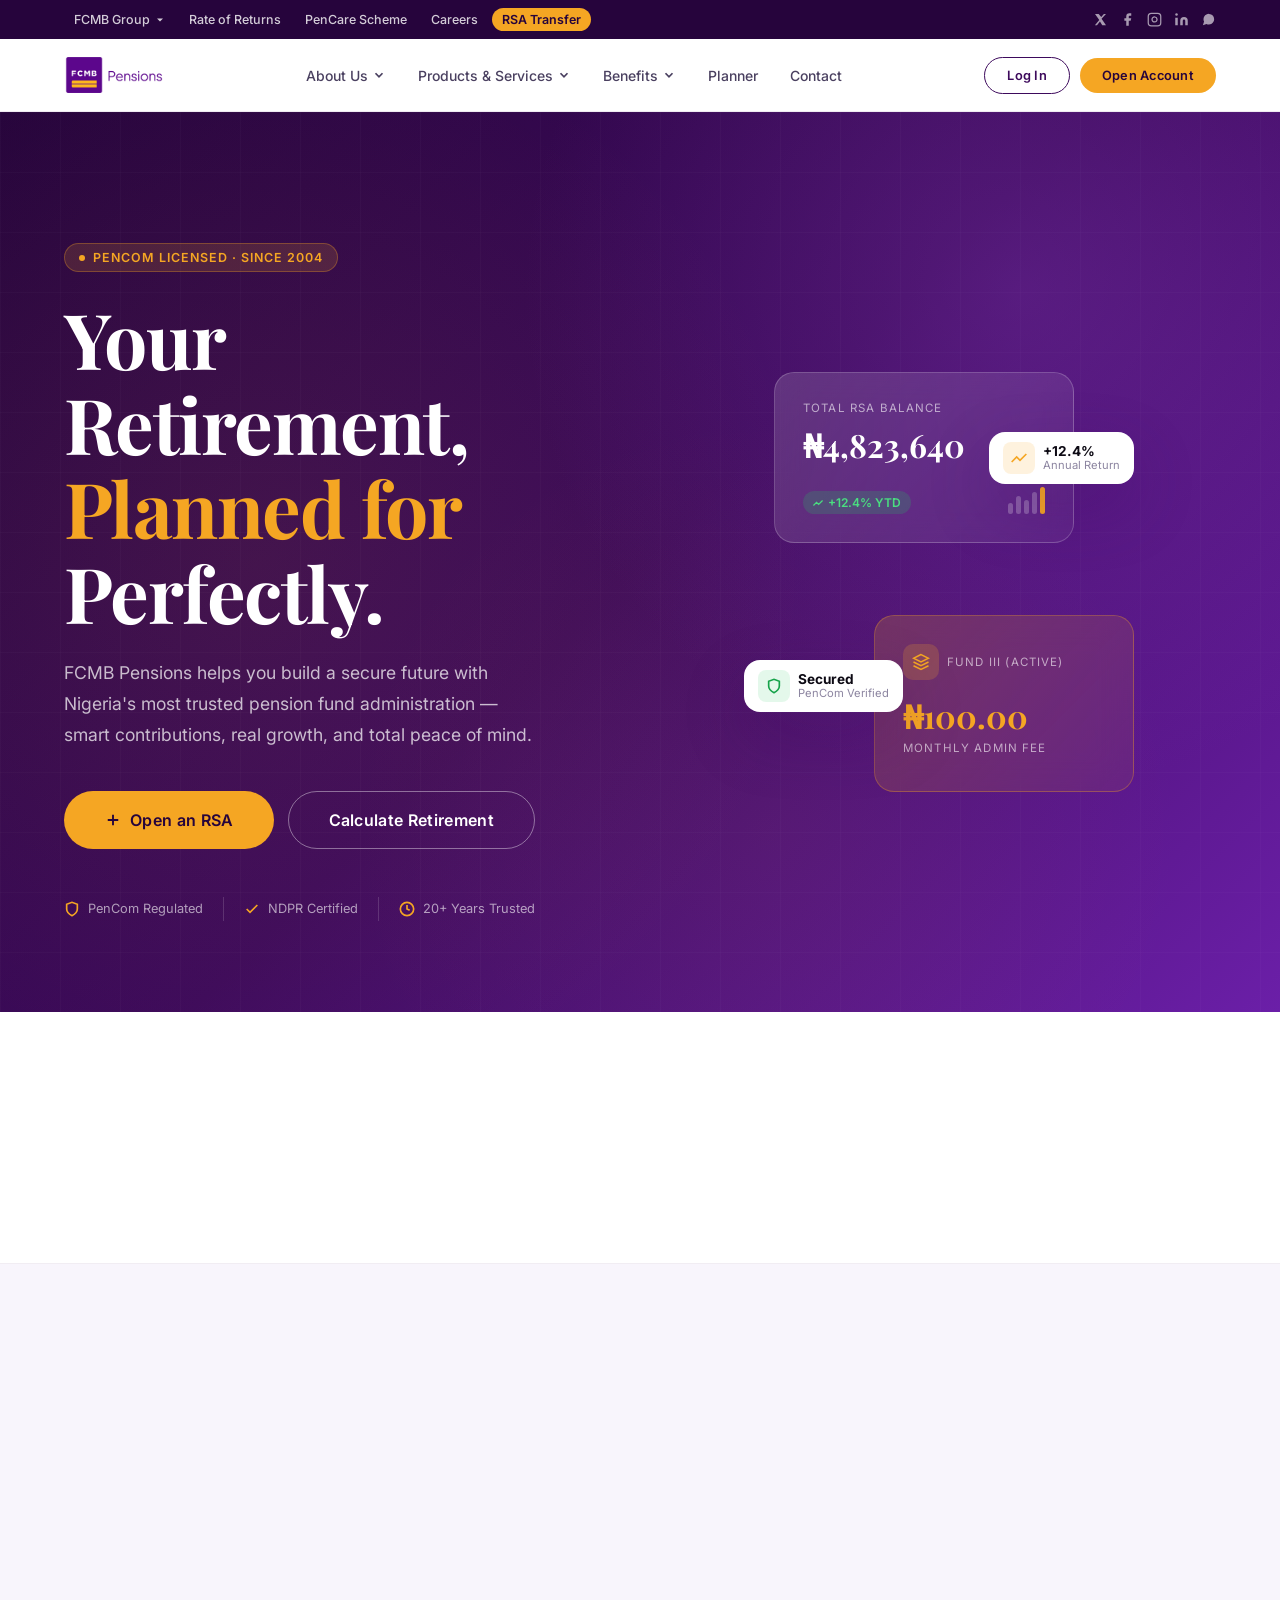
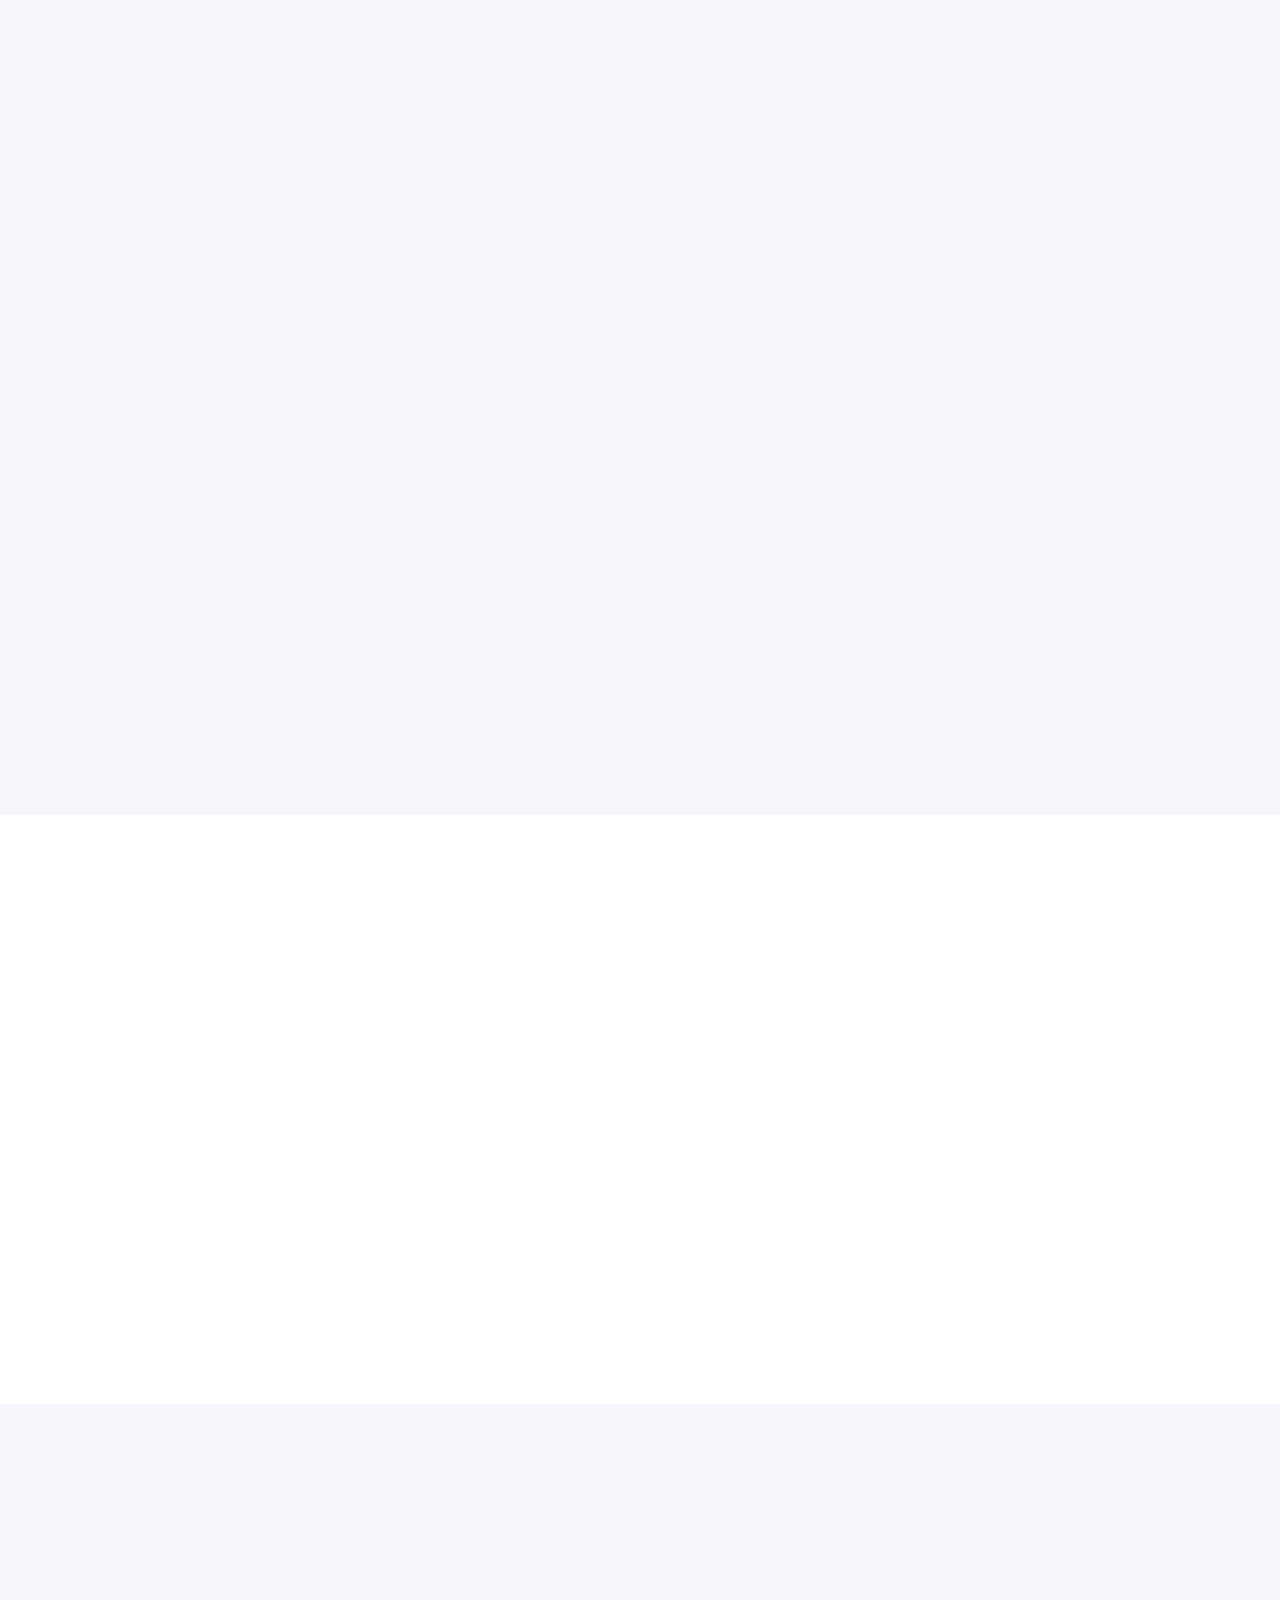
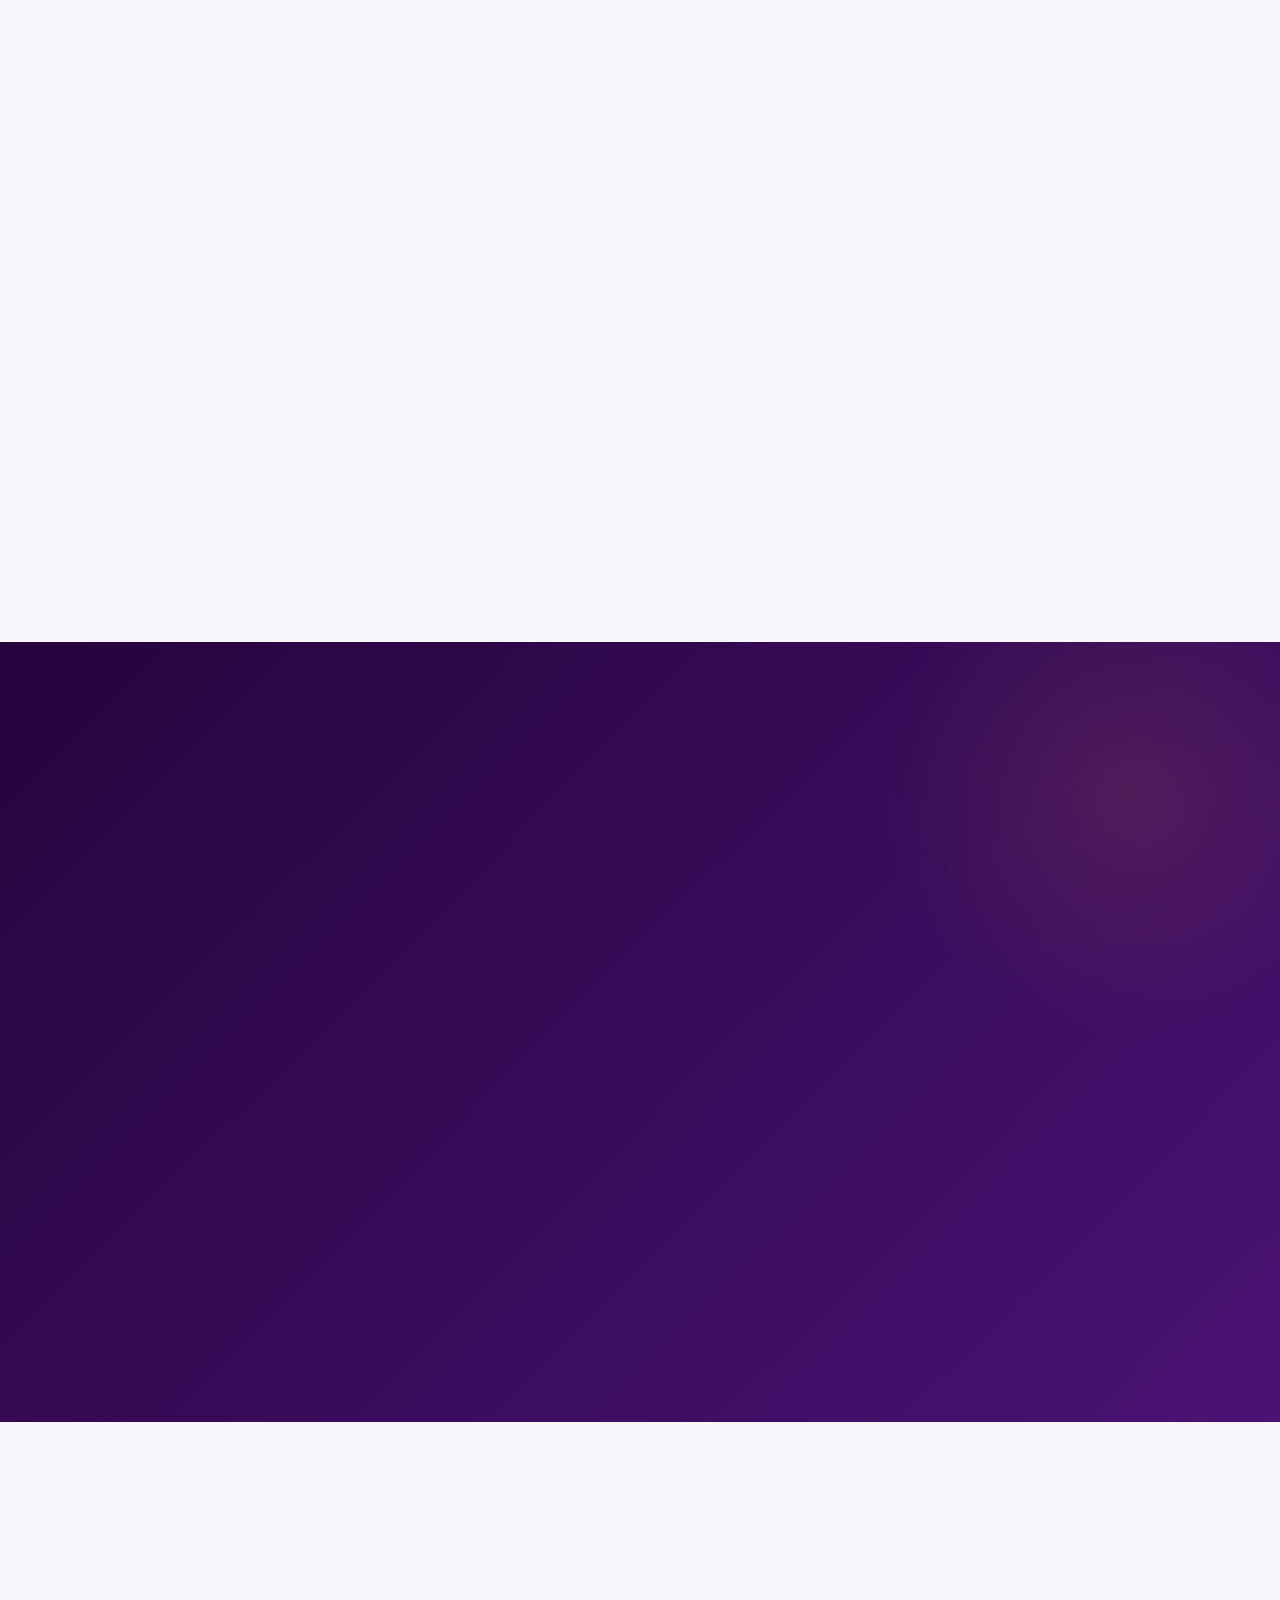
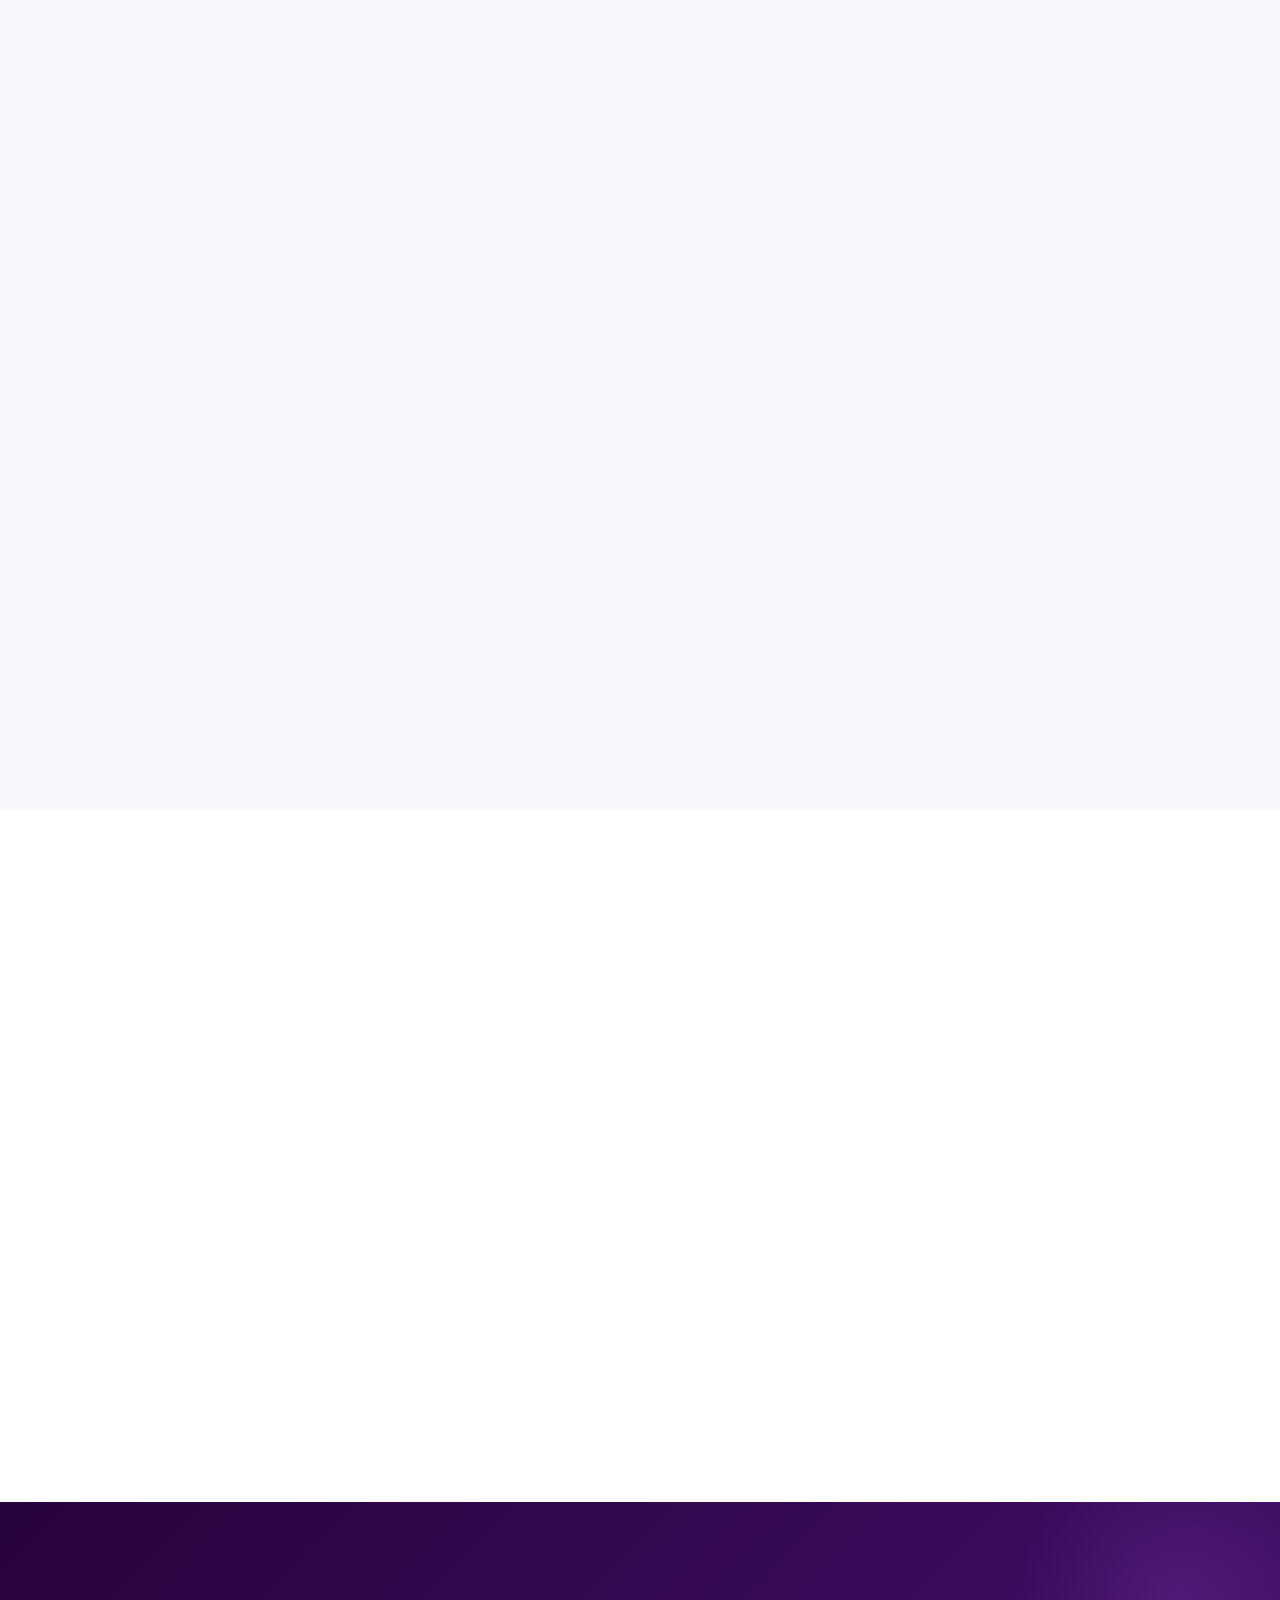
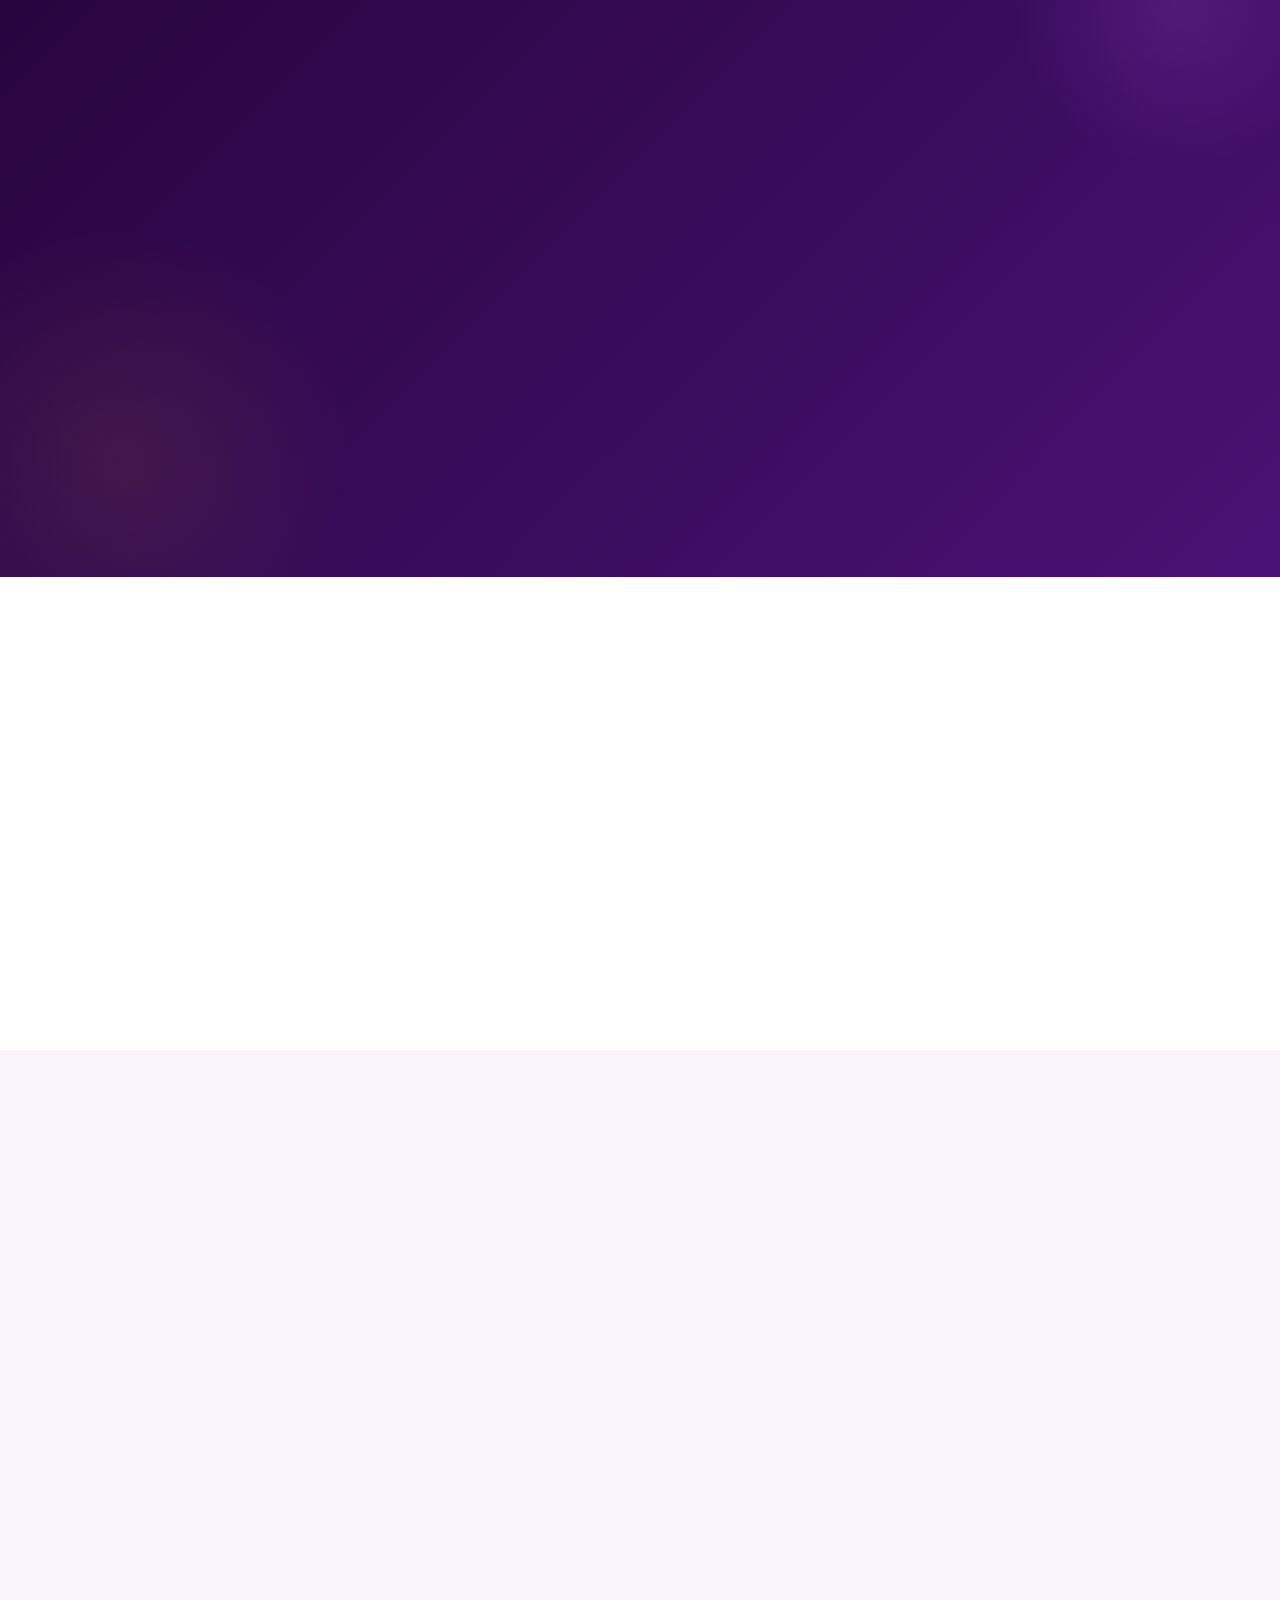
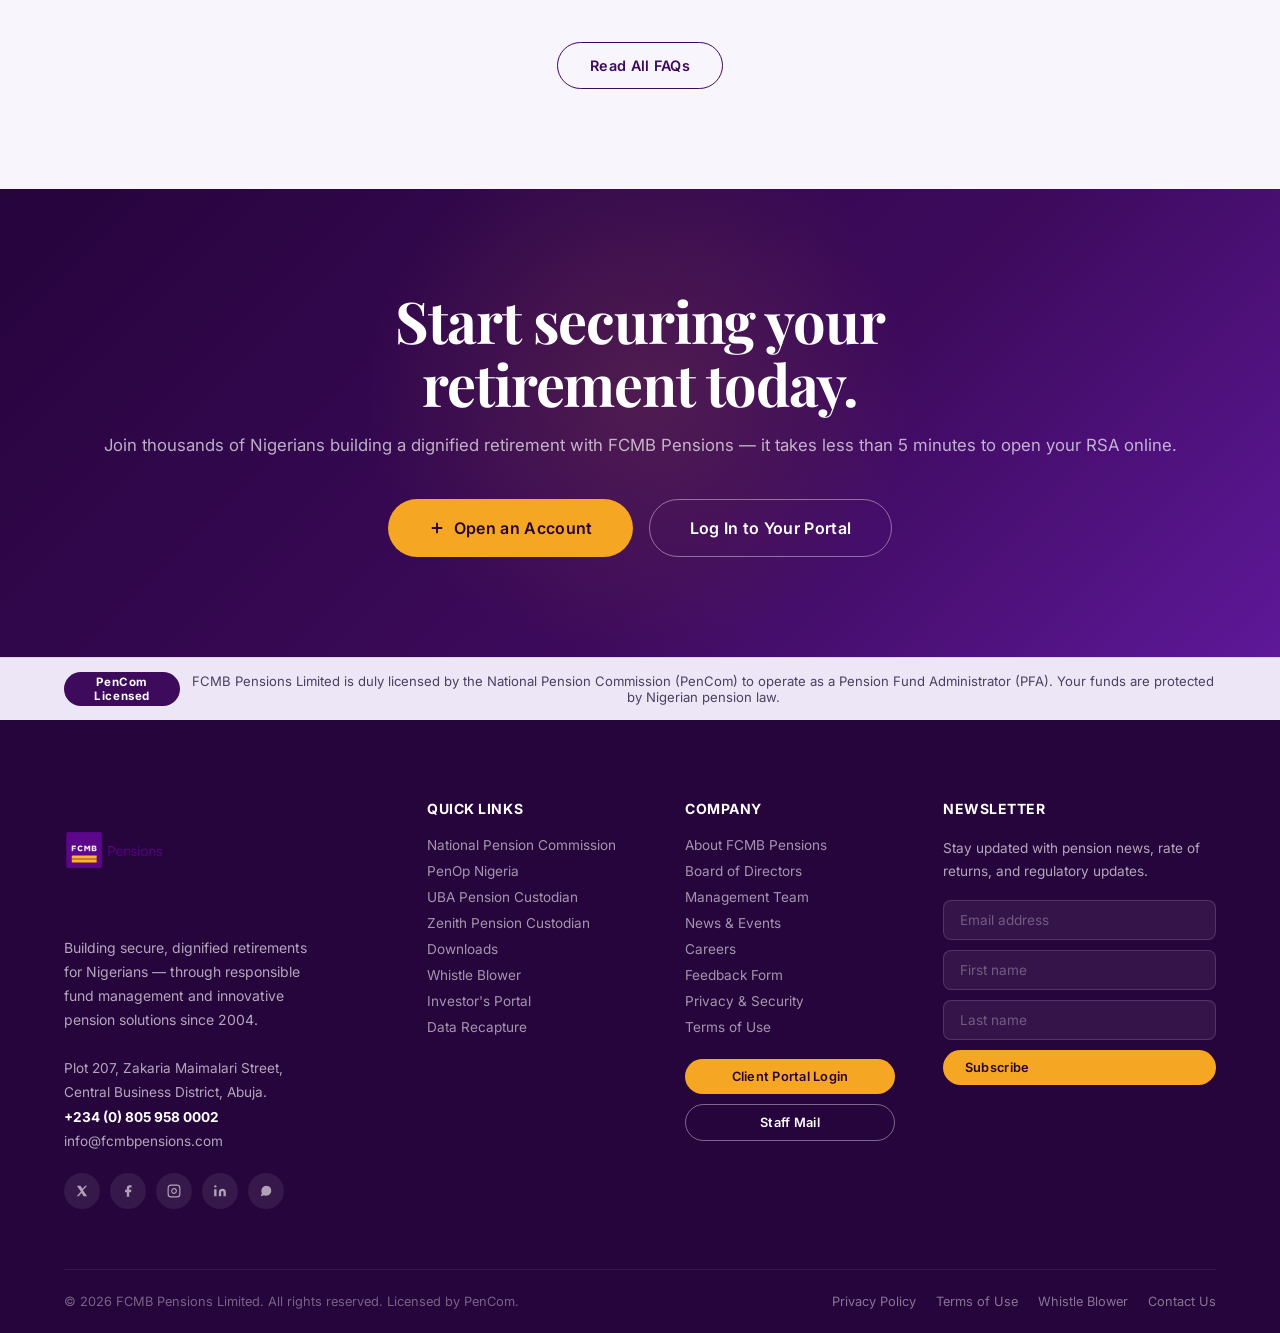
==== index.html @ 90c2f0c2 "Create index.html" ====
<!DOCTYPE html>
<html lang="en">
<head>
<meta charset="UTF-8">
<meta name="viewport" content="width=device-width, initial-scale=1.0">
<meta name="description" content="FCMB Pensions – The Smart Choice For A Happy Retirement. PenCom-licensed Pension Fund Administrator serving Nigeria.">
<title>FCMB Pensions | The Smart Choice For A Happy Retirement</title>
<link rel="preconnect" href="https://fonts.googleapis.com">
<link rel="preconnect" href="https://fonts.gstatic.com" crossorigin>
<link href="https://fonts.googleapis.com/css2?family=Playfair+Display:wght@400;600;700&family=Inter:wght@300;400;500;600;700&display=swap" rel="stylesheet">

<link rel="stylesheet" href="style.css"/>
</head>
<body>

<!-- TOP BAR -->
<div class="top-bar">
  <div class="container">
    <div class="top-bar-inner">
      <div class="top-bar-links">
        <div class="group-dropdown">
          <span class="top-bar-link group-dropdown-toggle">
            FCMB Group
            <svg width="10" height="10" viewBox="0 0 10 10" fill="currentColor"><path d="M2 3.5l3 3 3-3"/></svg>
          </span>
          <div class="group-dropdown-menu">
            <a href="https://www.fcmbgroup.com/" target="_blank">FCMB Group PLC</a>
            <a href="https://www.fcmb.com/" target="_blank">FCMB Bank</a>
            <a href="https://www.cslstockbrokers.com/" target="_blank">CSL Stockbrokers</a>
            <a href="https://www.fcmbcapitalmarketsng.com/" target="_blank">FCMB Capital Markets</a>
            <a href="https://www.fcmbassetmanagement.com/index/" target="_blank">FCMB Asset Management</a>
            <a href="https://www.fcmbuk.com/" target="_blank">FCMB UK</a>
            <a href="https://www.creditdirect.ng/" target="_blank">Credit Direct Limited</a>
            <a href="https://www.fcmbtrustees.com/" target="_blank">FCMB Trustees</a>
          </div>
        </div>
        <a href="rate-of-returns" class="top-bar-link">Rate of Returns</a>
        <a href="pencare-scheme" class="top-bar-link">PenCare Scheme</a>
        <a href="career" class="top-bar-link">Careers</a>
        <a href="RSA-transfer-window" class="top-bar-link highlight">RSA Transfer</a>
      </div>
      <div class="top-bar-socials">
        <a href="https://twitter.com/fcmbpensions" target="_blank" aria-label="X / Twitter">
          <svg width="15" height="15" viewBox="0 0 24 24" fill="currentColor"><path d="M20.78 3H17.4l-4.28 5.02L9.08 3H3.22l6.8 9.9L3 21h3.38l4.77-5.61L14.8 21h5.98l-7.1-10.3L20.78 3z"/></svg>
        </a>
        <a href="https://www.facebook.com/fcmbpensions/" target="_blank" aria-label="Facebook">
          <svg width="15" height="15" viewBox="0 0 24 24" fill="currentColor"><path d="M18 2h-3a5 5 0 00-5 5v3H7v4h3v8h4v-8h3l1-4h-4V7a1 1 0 011-1h3z"/></svg>
        </a>
        <a href="https://www.instagram.com/fcmbpensions/" target="_blank" aria-label="Instagram">
          <svg width="15" height="15" viewBox="0 0 24 24" fill="none" stroke="currentColor" stroke-width="2"><rect x="2" y="2" width="20" height="20" rx="5"/><path d="M16 11.37A4 4 0 1112.63 8 4 4 0 0116 11.37z"/><line x1="17.5" y1="6.5" x2="17.51" y2="6.5"/></svg>
        </a>
        <a href="https://www.linkedin.com/company/fcmb-pensions/" target="_blank" aria-label="LinkedIn">
          <svg width="15" height="15" viewBox="0 0 24 24" fill="currentColor"><path d="M16 8a6 6 0 016 6v7h-4v-7a2 2 0 00-2-2 2 2 0 00-2 2v7h-4v-7a6 6 0 016-6zM2 9h4v12H2z"/><circle cx="4" cy="4" r="2"/></svg>
        </a>
        <a href="https://api.whatsapp.com/send?phone=08099728021" target="_blank" aria-label="WhatsApp">
          <svg width="15" height="15" viewBox="0 0 24 24" fill="currentColor"><path d="M21 11.5a8.38 8.38 0 01-.9 3.8 8.5 8.5 0 01-7.6 4.7 8.38 8.38 0 01-3.8-.9L3 21l1.9-5.7a8.38 8.38 0 01-.9-3.8 8.5 8.5 0 014.7-7.6 8.38 8.38 0 013.8-.9h.5a8.48 8.48 0 018 8v.5z"/></svg>
        </a>
      </div>
    </div>
  </div>
</div>

<!-- NAVIGATION -->
<div class="nav-wrapper">
  <nav class="navbar" id="mainNav">
    <div class="container">
      <div class="navbar-inner">
        <!-- Logo -->
        <a href="./" class="navbar-logo" aria-label="FCMB Pensions Home">
          <!-- <div class="logo-icon"><span>FP</span></div>
          <div class="logo-text">
            <span class="brand">FCMB Pensions</span>
            <span class="sub">Licensed by PenCom</span>
          </div> -->
          <div class="logo-icon"><img src="FCMBPensionsLogo.png" alt=""></div>
        </a>

        <!-- Nav Menu -->
        <ul class="nav-menu" role="navigation">
          <li class="nav-item">
            <a class="nav-link" href="about-us">
              About Us
              <svg viewBox="0 0 16 16" fill="none" stroke="currentColor" stroke-width="2"><path d="M4 6l4 4 4-4"/></svg>
            </a>
            <div class="nav-dropdown">
              <a href="about-us">Who We Are</a>
              <a href="our-board">Our Board</a>
              <a href="management-team">Management Team</a>
              <a href="our-partners">Our Partners</a>
            </div>
          </li>
          <li class="nav-item">
            <a class="nav-link" href="#">
              Products &amp; Services
              <svg viewBox="0 0 16 16" fill="none" stroke="currentColor" stroke-width="2"><path d="M4 6l4 4 4-4"/></svg>
            </a>
            <div class="nav-mega">
              <div class="mega-grid">
                <div>
                  <span class="mega-section-label">RSA &amp; Funds</span>
                  <a href="retirement-savings-account">Retirement Savings Account</a>
                  <a href="rsa-fund">RSA Fund</a>
                  <a href="rsa-fund-information">RSA Funds Information</a>
                  <a href="nsitf-funds-transfer">NSITF Funds Transfer</a>
                </div>
                <div>
                  <span class="mega-section-label">Fund Types</span>
                  <a href="retiree-fund">Retiree Fund</a>
                  <a href="ethical-fund">Ethical / Non-Interest Fund</a>
                  <a href="multi-fund-structure">Multi-Fund Structure</a>
                  <a href="defined-benefits">Defined Benefit Scheme</a>
                </div>
                <div>
                  <span class="mega-section-label">Planning</span>
                  <a href="retirement-planning">Retirement Planning</a>
                  <a href="personal-pension-plan">Personal Pension Plan</a>
                  <a href="voluntary-contributions">Voluntary Contributions</a>
                  <a href="RSA-transfer-window">RSA Transfer Window</a>
                </div>
              </div>
            </div>
          </li>
          <li class="nav-item">
            <a class="nav-link" href="#">
              Benefits
              <svg viewBox="0 0 16 16" fill="none" stroke="currentColor" stroke-width="2"><path d="M4 6l4 4 4-4"/></svg>
            </a>
            <div class="nav-mega">
              <div class="mega-grid">
                <div>
                  <span class="mega-section-label">Accessing Benefits</span>
                  <a href="retirement">Retirement</a>
                  <a href="programmed-withdrawal">Programmed Withdrawal</a>
                  <a href="temporary-access">Temporary Access (25%)</a>
                  <a href="en-bloc">En Bloc</a>
                </div>
                <div>
                  <span class="mega-section-label">Special Cases</span>
                  <a href="death-benefits">Death Benefits</a>
                  <a href="medical-reasons">Medical Reasons</a>
                  <a href="cross-border-arrangements">Cross-Border Arrangements</a>
                  <a href="voluntary-contributions-withdrawal">VC Withdrawal</a>
                </div>
                <div>
                  <span class="mega-section-label">Resources</span>
                  <a href="equity-contribution-for-residential-mortgage">Equity for Mortgage</a>
                  <a href="retiree-online-enrolments">Retiree Online Enrolment</a>
                  <a href="steps-for-accessing-retirement-benefits">Steps to Access Benefits</a>
                  <a href="contributory-pension-scheme">CPS Retirement Pack</a>
                </div>
              </div>
            </div>
          </li>
          <li class="nav-item">
            <a class="nav-link" href="retirement-lifestyle-planner">Planner</a>
          </li>
          <li class="nav-item">
            <a class="nav-link" href="contact">Contact</a>
          </li>
        </ul>

        <!-- CTA Buttons -->
        <div class="nav-cta">
          <a href="https://web.fcmbpensions.com/clientportal/Account/Login" target="_blank" class="btn btn-outline-plum btn-sm nav-login-btn">Log In</a>
          <a href="https://web.fcmbpensions.com/onlineenrollment" target="_blank" class="btn btn-primary btn-sm">Open Account</a>
        </div>

        <!-- Hamburger -->
        <button class="hamburger" id="hamburgerBtn" aria-label="Open menu">
          <span></span><span></span><span></span>
        </button>
      </div>
    </div>
  </nav>
</div>

<!-- MOBILE NAV -->
<div class="mobile-nav" id="mobileNav">
  <button class="mobile-nav-close" id="mobileNavClose" aria-label="Close menu">✕</button>
  <a href="about-us">About Us</a>
  <a href="retirement-savings-account">Retirement Savings Account</a>
  <a href="multi-fund-structure">Multi-Fund Structure</a>
  <a href="personal-pension-plan">Personal Pension Plan</a>
  <a href="voluntary-contributions">Voluntary Contributions</a>
  <a href="ethical-fund">Ethical / Non-Interest Fund</a>
  <a href="retirement-lifestyle-planner">Retirement Planner</a>
  <a href="RSA-transfer-window">RSA Transfer</a>
  <a href="faqs">FAQs</a>
  <a href="contact">Contact Us</a>
  <div class="mobile-ctas">
    <a href="https://web.fcmbpensions.com/clientportal/Account/Login" target="_blank" class="btn btn-ghost">Log In to Portal</a>
    <a href="https://web.fcmbpensions.com/onlineenrollment" target="_blank" class="btn btn-primary">Open Account</a>
  </div>
</div>

<!-- HERO -->
<section class="hero" aria-label="Hero">
  <div class="hero-bg-pattern"></div>
  <div class="hero-grid-lines"></div>
  <div class="container" style="position: relative; z-index: 2;">
    <div class="hero-content">
      <!-- Text -->
      <div class="hero-text">
        <div class="hero-eyebrow">PenCom Licensed · Since 2004</div>
        <h1 class="display-serif display-xl hero-headline">
          Your Retirement,<br>
          <em>Planned for</em><br>
          Perfectly.
        </h1>
        <p class="hero-subtext">
          FCMB Pensions helps you build a secure future with Nigeria's most trusted pension fund administration — smart contributions, real growth, and total peace of mind.
        </p>
        <div class="hero-ctas">
          <a href="https://web.fcmbpensions.com/onlineenrollment" target="_blank" class="btn btn-primary btn-lg">
            <svg viewBox="0 0 24 24" fill="none" stroke="currentColor" stroke-width="2.5"><path d="M12 5v14M5 12h14"/></svg>
            Open an RSA
          </a>
          <a href="retirement-lifestyle-planner" class="btn btn-ghost btn-lg">Calculate Retirement</a>
        </div>
        <div class="hero-trust">
          <div class="trust-badge">
            <svg width="16" height="16" viewBox="0 0 24 24" fill="none" stroke="currentColor" stroke-width="2.5"><path d="M12 22s8-4 8-10V5l-8-3-8 3v7c0 6 8 10 8 10z"/></svg>
            PenCom Regulated
          </div>
          <div class="trust-divider"></div>
          <div class="trust-badge">
            <svg width="16" height="16" viewBox="0 0 24 24" fill="none" stroke="currentColor" stroke-width="2.5"><polyline points="20 6 9 17 4 12"/></svg>
            NDPR Certified
          </div>
          <div class="trust-divider"></div>
          <div class="trust-badge">
            <svg width="16" height="16" viewBox="0 0 24 24" fill="none" stroke="currentColor" stroke-width="2.5"><circle cx="12" cy="12" r="10"/><polyline points="12 6 12 12 16 14"/></svg>
            20+ Years Trusted
          </div>
        </div>
      </div>

      <!-- Visual -->
      <div class="hero-visual">
        <div class="hero-card-stack">
          <!-- Main pension card -->
          <div class="pension-card main">
            <div class="card-label">Total RSA Balance</div>
            <div class="card-value">₦4,823,640</div>
            <div class="card-row">
              <div class="card-chip positive">
                <svg width="10" height="10" viewBox="0 0 24 24" fill="none" stroke="currentColor" stroke-width="3"><polyline points="23 6 13.5 15.5 8.5 10.5 1 18"/></svg>
                +12.4% YTD
              </div>
              <div class="mini-bars">
                <div class="mini-bar"></div>
                <div class="mini-bar"></div>
                <div class="mini-bar"></div>
                <div class="mini-bar"></div>
                <div class="mini-bar"></div>
              </div>
            </div>
          </div>

          <!-- Secondary card -->
          <div class="pension-card secondary">
            <div class="card-icon-row">
              <div class="card-icon">
                <svg width="18" height="18" viewBox="0 0 24 24" fill="none" stroke="currentColor" stroke-width="2"><path d="M12 2L2 7l10 5 10-5-10-5zM2 17l10 5 10-5M2 12l10 5 10-5"/></svg>
              </div>
              <div>
                <div class="card-label" style="margin: 0;">Fund III (Active)</div>
              </div>
            </div>
            <div class="card-value gold">₦100.00</div>
            <div class="card-label" style="margin-top: 4px;">Monthly Admin Fee</div>
          </div>

          <!-- Float badges -->
          <div class="float-badge rate">
            <div class="float-badge-icon gold-bg">
              <svg width="16" height="16" viewBox="0 0 24 24" fill="none" stroke="#F5A623" stroke-width="2.5"><polyline points="23 6 13.5 15.5 8.5 10.5 1 18"/></svg>
            </div>
            <div class="float-badge-text">
              <strong>+12.4%</strong>
              <span>Annual Return</span>
            </div>
          </div>

          <div class="float-badge secure">
            <div class="float-badge-icon green-bg">
              <svg width="16" height="16" viewBox="0 0 24 24" fill="none" stroke="#16A34A" stroke-width="2.5"><path d="M12 22s8-4 8-10V5l-8-3-8 3v7c0 6 8 10 8 10z"/></svg>
            </div>
            <div class="float-badge-text">
              <strong>Secured</strong>
              <span>PenCom Verified</span>
            </div>
          </div>
        </div>
      </div>
    </div>
  </div>
</section>

<!-- STATS -->
<section class="stats-section" aria-label="Key Statistics">
  <div class="container">
    <div class="stats-grid">
      <div class="stat-item reveal">
        <div class="stat-number" data-target="500000" data-suffix="+">0</div>
        <div class="stat-label">Registered Contributors</div>
      </div>
      <div class="stat-item reveal reveal-delay-1">
        <div class="stat-number" data-target="20" data-suffix="+">0</div>
        <div class="stat-label">Years of Trusted Service</div>
      </div>
      <div class="stat-item reveal reveal-delay-2">
        <div class="stat-number" data-target="6" data-suffix=" Funds">0</div>
        <div class="stat-label">Investment Fund Options</div>
      </div>
      <div class="stat-item reveal reveal-delay-3">
        <div class="stat-number" data-target="4" data-suffix=" Awards">0</div>
        <div class="stat-label">NDPR Audit Recognitions</div>
      </div>
    </div>
  </div>
</section>

<!-- SERVICES -->
<section class="services-section" aria-label="Our Services">
  <div class="container">
    <div class="section-header text-center reveal">
      <span class="section-eyebrow">What We Offer</span>
      <h2 class="display-serif display-lg" style="color: var(--text-dark); margin-bottom: 16px;">
        Everything your pension needs,<br>all in one place.
      </h2>
      <p class="body-lg text-muted" style="max-width: 560px; margin: 0 auto;">
        From your first contribution to a comfortable retirement, FCMB Pensions guides every step of your financial journey.
      </p>
    </div>
    <div class="services-grid">
      <div class="service-card reveal">
        <div class="service-icon">
          <svg width="24" height="24" viewBox="0 0 24 24" fill="none" stroke="currentColor" stroke-width="2"><rect x="2" y="5" width="20" height="14" rx="2"/><line x1="2" y1="10" x2="22" y2="10"/></svg>
        </div>
        <div class="service-title">Retirement Savings Account</div>
        <p class="service-desc">Open your RSA online in minutes. Your mandatory pension contributions are securely held and professionally managed for maximum long-term growth.</p>
        <a href="retirement-savings-account" class="service-link">
          Learn more
          <svg viewBox="0 0 24 24" fill="none" stroke="currentColor" stroke-width="2.5"><path d="M5 12h14M12 5l7 7-7 7"/></svg>
        </a>
      </div>
      <div class="service-card reveal reveal-delay-1">
        <div class="service-icon">
          <svg width="24" height="24" viewBox="0 0 24 24" fill="none" stroke="currentColor" stroke-width="2"><path d="M12 2L2 7l10 5 10-5-10-5zM2 17l10 5 10-5M2 12l10 5 10-5"/></svg>
        </div>
        <div class="service-title">Multi-Fund Structure</div>
        <p class="service-desc">Choose from 6 investment funds designed to match your age, risk appetite, and retirement horizon — from aggressive growth to conservative preservation.</p>
        <a href="multi-fund-structure" class="service-link">
          Explore funds
          <svg viewBox="0 0 24 24" fill="none" stroke="currentColor" stroke-width="2.5"><path d="M5 12h14M12 5l7 7-7 7"/></svg>
        </a>
      </div>
      <div class="service-card reveal reveal-delay-2">
        <div class="service-icon">
          <svg width="24" height="24" viewBox="0 0 24 24" fill="none" stroke="currentColor" stroke-width="2"><circle cx="12" cy="8" r="6"/><path d="M15.477 12.89L17 22l-5-3-5 3 1.523-9.11"/></svg>
        </div>
        <div class="service-title">Ethical / Non-Interest Fund</div>
        <p class="service-desc">Fund VI lets you align your pension savings with your values — investing only in Sharia-compliant, non-interest financial products.</p>
        <a href="ethical-fund" class="service-link">
          Discover Fund VI
          <svg viewBox="0 0 24 24" fill="none" stroke="currentColor" stroke-width="2.5"><path d="M5 12h14M12 5l7 7-7 7"/></svg>
        </a>
      </div>
      <div class="service-card reveal reveal-delay-1">
        <div class="service-icon">
          <svg width="24" height="24" viewBox="0 0 24 24" fill="none" stroke="currentColor" stroke-width="2"><line x1="12" y1="1" x2="12" y2="23"/><path d="M17 5H9.5a3.5 3.5 0 000 7h5a3.5 3.5 0 010 7H6"/></svg>
        </div>
        <div class="service-title">Voluntary Contributions</div>
        <p class="service-desc">Boost your retirement nest egg by making additional voluntary contributions beyond the mandatory rate — with potential tax benefits.</p>
        <a href="voluntary-contributions" class="service-link">
          Start contributing
          <svg viewBox="0 0 24 24" fill="none" stroke="currentColor" stroke-width="2.5"><path d="M5 12h14M12 5l7 7-7 7"/></svg>
        </a>
      </div>
      <div class="service-card reveal reveal-delay-2">
        <div class="service-icon">
          <svg width="24" height="24" viewBox="0 0 24 24" fill="none" stroke="currentColor" stroke-width="2"><path d="M3 9l9-7 9 7v11a2 2 0 01-2 2H5a2 2 0 01-2-2z"/><polyline points="9 22 9 12 15 12 15 22"/></svg>
        </div>
        <div class="service-title">Equity for Home Mortgage</div>
        <p class="service-desc">RSA holders can access up to 25% of their pension balance as equity contribution for a residential mortgage — making homeownership achievable.</p>
        <a href="equity-contribution-for-residential-mortgage" class="service-link">
          Check eligibility
          <svg viewBox="0 0 24 24" fill="none" stroke="currentColor" stroke-width="2.5"><path d="M5 12h14M12 5l7 7-7 7"/></svg>
        </a>
      </div>
      <div class="service-card reveal reveal-delay-3">
        <div class="service-icon">
          <svg width="24" height="24" viewBox="0 0 24 24" fill="none" stroke="currentColor" stroke-width="2"><path d="M17 21v-2a4 4 0 00-4-4H5a4 4 0 00-4 4v2"/><circle cx="9" cy="7" r="4"/><path d="M23 21v-2a4 4 0 00-3-3.87M16 3.13a4 4 0 010 7.75"/></svg>
        </div>
        <div class="service-title">Personal Pension Plan</div>
        <p class="service-desc">Self-employed? FCMB Pensions offers the Personal Pension Plan for informal sector workers, freelancers, and small business owners — every naira counts.</p>
        <a href="personal-pension-plan" class="service-link">
          Get started
          <svg viewBox="0 0 24 24" fill="none" stroke="currentColor" stroke-width="2.5"><path d="M5 12h14M12 5l7 7-7 7"/></svg>
        </a>
      </div>
    </div>
  </div>
</section>

<!-- MULTI-FUND STRUCTURE -->
<section class="multifund-section" aria-label="Multi-Fund Structure">
  <div class="container">
    <div class="multifund-content">
      <div class="reveal">
        <span class="section-eyebrow">Investment Strategy</span>
        <h2 class="display-serif display-lg" style="color: var(--text-dark); margin: 14px 0 20px;">
          Six funds.<br>One lifecycle.
        </h2>
        <p class="body-lg text-muted" style="margin-bottom: 28px;">
          The Multi-Fund Life-Cycle Structure by PenCom aligns your investment risk with your age. As you approach retirement, your savings automatically shift toward more stable, capital-preserving funds.
        </p>
        <a href="multi-fund-structure" class="btn btn-plum">Explore the Structure</a>
      </div>
      <div class="multifund-funds reveal reveal-delay-2">
        <div class="fund-card green">
          <div class="fund-name">Fund I</div>
          <div class="fund-fee">Admin Fee: ₦100.00/month</div>
          <div class="fund-badge">High Growth</div>
        </div>
        <div class="fund-card rose">
          <div class="fund-name">Fund II</div>
          <div class="fund-fee">Admin Fee: ₦100.00/month</div>
          <div class="fund-badge">Balanced</div>
        </div>
        <div class="fund-card amber">
          <div class="fund-name">Fund III</div>
          <div class="fund-fee">Admin Fee: ₦100.00/month</div>
          <div class="fund-badge">Moderate</div>
        </div>
        <div class="fund-card indigo">
          <div class="fund-name">Fund IV</div>
          <div class="fund-fee">Admin Fee: ₦50.00/month</div>
          <div class="fund-badge">Conservative</div>
        </div>
        <div class="fund-card green">
          <div class="fund-name">Fund V</div>
          <div class="fund-fee">₦20 (&lt;₦4k) / ₦80 (≥₦4k)</div>
          <div class="fund-badge">Micro Pension</div>
        </div>
        <div class="fund-card rose">
          <div class="fund-name">Fund VI</div>
          <div class="fund-fee">Admin Fee: ₦100.00/month</div>
          <div class="fund-badge">Ethical / Non-Interest</div>
        </div>
      </div>
    </div>
  </div>
</section>

<!-- PLANS: INDIVIDUAL & BUSINESS -->
<section class="plans-section" aria-label="Pension Plans">
  <div class="container">
    <div class="section-header text-center reveal" style="margin-bottom: 48px;">
      <span class="section-eyebrow">Find Your Plan</span>
      <h2 class="display-serif display-lg" style="color: var(--text-dark);">Built for how you work.</h2>
    </div>
    <div class="plans-grid">
      <div class="plan-card personal reveal">
        <div class="plan-bg-decoration"></div>
        <div class="plan-card-eyebrow">Individual</div>
        <div class="plan-title">Personal Pension Plan</div>
        <p class="plan-desc">Perfect for self-employed professionals, freelancers, artisans, and informal sector workers. Start small — build a big future.</p>
        <ul class="plan-features">
          <li class="plan-feature">
            <div class="check-icon"><svg width="10" height="10" viewBox="0 0 24 24" fill="none" stroke="currentColor" stroke-width="3"><polyline points="20 6 9 17 4 12"/></svg></div>
            Flexible contribution amounts
          </li>
          <li class="plan-feature">
            <div class="check-icon"><svg width="10" height="10" viewBox="0 0 24 24" fill="none" stroke="currentColor" stroke-width="3"><polyline points="20 6 9 17 4 12"/></svg></div>
            Online enrollment in minutes
          </li>
          <li class="plan-feature">
            <div class="check-icon"><svg width="10" height="10" viewBox="0 0 24 24" fill="none" stroke="currentColor" stroke-width="3"><polyline points="20 6 9 17 4 12"/></svg></div>
            Mobile app access &amp; balance monitoring
          </li>
          <li class="plan-feature">
            <div class="check-icon"><svg width="10" height="10" viewBox="0 0 24 24" fill="none" stroke="currentColor" stroke-width="3"><polyline points="20 6 9 17 4 12"/></svg></div>
            Voluntary top-up contributions
          </li>
        </ul>
        <a href="micropension" class="btn btn-primary">Start Today — It's Free</a>
      </div>
      <div class="plan-card business reveal reveal-delay-2">
        <div class="plan-bg-decoration"></div>
        <div class="plan-card-eyebrow">Business</div>
        <div class="plan-title" style="color: var(--text-dark);">Business Pension Plan</div>
        <p class="plan-desc">Employers with 3+ employees can set up the contributory pension scheme. Reduce HR burden and attract talent with a world-class benefits package.</p>
        <ul class="plan-features">
          <li class="plan-feature">
            <div class="check-icon"><svg width="10" height="10" viewBox="0 0 24 24" fill="none" stroke="currentColor" stroke-width="3"><polyline points="20 6 9 17 4 12"/></svg></div>
            PenCom-compliant bulk remittance
          </li>
          <li class="plan-feature">
            <div class="check-icon"><svg width="10" height="10" viewBox="0 0 24 24" fill="none" stroke="currentColor" stroke-width="3"><polyline points="20 6 9 17 4 12"/></svg></div>
            Dedicated employer portal
          </li>
          <li class="plan-feature">
            <div class="check-icon"><svg width="10" height="10" viewBox="0 0 24 24" fill="none" stroke="currentColor" stroke-width="3"><polyline points="20 6 9 17 4 12"/></svg></div>
            Onboarding &amp; employee education
          </li>
          <li class="plan-feature">
            <div class="check-icon"><svg width="10" height="10" viewBox="0 0 24 24" fill="none" stroke="currentColor" stroke-width="3"><polyline points="20 6 9 17 4 12"/></svg></div>
            Gratuity &amp; group life integration
          </li>
        </ul>
        <a href="retirement-savings-account" class="btn btn-plum">Enroll Your Team</a>
      </div>
    </div>
  </div>
</section>

<!-- MOBILE APP -->
<section class="app-section" aria-label="FCMB Pensions Mobile App">
  <div class="container">
    <div class="app-content">
      <div class="app-text reveal">
        <span class="section-eyebrow" style="color: var(--gold);">Mobile App</span>
        <h2 class="display-serif display-lg text-white" style="margin: 14px 0 20px;">
          Your pension,<br>in your pocket.
        </h2>
        <p class="body-lg" style="color: rgba(255,255,255,0.68); margin-bottom: 4px;">
          The FCMB Pensions app puts real-time control of your retirement savings in your hands — anytime, anywhere.
        </p>
        <div class="app-features">
          <div class="app-feature">
            <div class="app-feature-icon">
              <svg width="20" height="20" viewBox="0 0 24 24" fill="none" stroke="currentColor" stroke-width="2"><polyline points="23 6 13.5 15.5 8.5 10.5 1 18"/></svg>
            </div>
            <div class="app-feature-text">
              <strong>Live Balance Tracking</strong>
              <span>See your RSA balance updated in real time</span>
            </div>
          </div>
          <div class="app-feature">
            <div class="app-feature-icon">
              <svg width="20" height="20" viewBox="0 0 24 24" fill="none" stroke="currentColor" stroke-width="2"><path d="M12 22s8-4 8-10V5l-8-3-8 3v7c0 6 8 10 8 10z"/></svg>
            </div>
            <div class="app-feature-text">
              <strong>Secure &amp; Encrypted</strong>
              <span>Bank-grade security protecting your data</span>
            </div>
          </div>
          <div class="app-feature">
            <div class="app-feature-icon">
              <svg width="20" height="20" viewBox="0 0 24 24" fill="none" stroke="currentColor" stroke-width="2"><rect x="2" y="3" width="20" height="14" rx="2"/><line x1="8" y1="21" x2="16" y2="21"/><line x1="12" y1="17" x2="12" y2="21"/></svg>
            </div>
            <div class="app-feature-text">
              <strong>Statement Downloads</strong>
              <span>Generate and download RSA statements instantly</span>
            </div>
          </div>
        </div>
        <div class="app-store-btns">
          <a href="https://goo.gl/vSMn2S" target="_blank" class="store-btn">
            <svg width="24" height="24" viewBox="0 0 24 24" fill="currentColor"><path d="M12.152 6.896c-.948 0-2.415-1.078-3.96-1.04-2.04.027-3.91 1.183-4.961 3.014-2.117 3.675-.546 9.103 1.519 12.09 1.013 1.454 2.208 3.09 3.792 3.039 1.52-.065 2.09-.987 3.935-.987 1.831 0 2.35.987 3.96.948 1.637-.026 2.676-1.48 3.676-2.948 1.156-1.688 1.636-3.325 1.662-3.415-.039-.013-3.182-1.221-3.22-4.857-.026-3.04 2.48-4.494 2.597-4.559-1.429-2.09-3.623-2.324-4.39-2.376-2-.156-3.675 1.09-4.61 1.09zM15.53 3.83c.843-1.012 1.4-2.427 1.245-3.83-1.207.052-2.662.805-3.532 1.818-.78.896-1.454 2.338-1.273 3.714 1.338.104 2.715-.688 3.559-1.701"/></svg>
            <div class="store-btn-text">
              <small>Download on the</small>
              <strong>App Store</strong>
            </div>
          </a>
          <a href="https://goo.gl/EjUWTX" target="_blank" class="store-btn">
            <svg width="24" height="24" viewBox="0 0 24 24" fill="currentColor"><path d="M3.18 23.76c.34.19.72.24 1.1.16l12.34-6.94-2.61-2.61-10.83 9.39zM.54 1.29C.2 1.64 0 2.16 0 2.84v18.32c0 .68.2 1.2.54 1.55l.08.08 10.27-10.27v-.24L.62 1.21l-.08.08zM20.06 10.83l-2.92-1.64-2.92 1.64 2.92 2.92 2.92-1.64c.83-.47.83-1.22 0-1.64v-.24l.01.24zM4.28.08L16.62 7.02l-2.61 2.61L3.18.24C3.54.14 3.94.23 4.28.48v-.4z"/></svg>
            <div class="store-btn-text">
              <small>Get it on</small>
              <strong>Google Play</strong>
            </div>
          </a>
        </div>
      </div>

      <!-- Phone mockup -->
      <div class="reveal reveal-delay-3">
        <div class="phone-mockup">
          <img src="fcmbappimage.png" alt="">
          <!-- <div class="phone-frame">
            <div class="phone-screen">
              <div class="phone-notch"></div>
              <div class="phone-header">
                <div>
                  <div class="phone-greeting">Good morning,</div>
                  <div class="phone-name">Adaeze 👋</div>
                </div>
                <div style="width:32px;height:32px;background:rgba(255,255,255,0.1);border-radius:50%;"></div>
              </div>
              <div class="phone-balance-card">
                <div class="phone-balance-label">Total RSA Balance</div>
                <div class="phone-balance-value">₦4,823,640</div>
                <div class="phone-balance-sub">↑ +₦47,200 this month</div>
              </div>
              <div class="phone-actions">
                <div class="phone-action"><div class="phone-action-icon">💸</div><div class="phone-action-label">Transfer</div></div>
                <div class="phone-action"><div class="phone-action-icon">📊</div><div class="phone-action-label">Statement</div></div>
                <div class="phone-action"><div class="phone-action-icon">⚙️</div><div class="phone-action-label">Update</div></div>
              </div>
              <div style="color:rgba(255,255,255,0.4);font-size:0.65rem;margin-bottom:6px;">Portfolio Growth</div>
              <div class="phone-chart">
                <div class="phone-chart-bar" style="height:35%;"></div>
                <div class="phone-chart-bar" style="height:50%;"></div>
                <div class="phone-chart-bar" style="height:42%;"></div>
                <div class="phone-chart-bar" style="height:65%;"></div>
                <div class="phone-chart-bar" style="height:58%;"></div>
                <div class="phone-chart-bar active" style="height:80%;"></div>
                <div class="phone-chart-bar active" style="height:90%;"></div>
              </div>
            </div>
          </div> -->
        </div>
      </div>
    </div>
  </div>
</section>

<!-- WHY FCMB PENSIONS -->
<section class="why-section" aria-label="Why Choose FCMB Pensions">
  <div class="container">
    <div class="section-header text-center reveal">
      <span class="section-eyebrow">Why FCMB Pensions</span>
      <h2 class="display-serif display-lg" style="color: var(--text-dark); margin: 14px 0;">
        The smart choice for a<br>happy retirement.
      </h2>
    </div>
    <div class="why-grid">
      <div class="why-card reveal">
        <div class="why-number">01</div>
        <div class="why-title">PenCom Regulated &amp; Compliant</div>
        <p class="why-desc">Fully licensed by the National Pension Commission. Your funds are held by independent custodians — completely ring-fenced and protected by law.</p>
      </div>
      <div class="why-card reveal reveal-delay-1">
        <div class="why-number">02</div>
        <div class="why-title">Consistent, Competitive Returns</div>
        <p class="why-desc">Our expert fund managers deliver steady, above-market returns year after year — growing your retirement savings through disciplined, diversified investing.</p>
      </div>
      <div class="why-card reveal reveal-delay-2">
        <div class="why-number">03</div>
        <div class="why-title">NDPR Data Privacy Certified</div>
        <p class="why-desc">Recognized with the NDPR Trust Mark for 4 consecutive years. Your personal data is protected to the highest international standards.</p>
      </div>
      <div class="why-card reveal reveal-delay-1">
        <div class="why-number">04</div>
        <div class="why-title">Seamless Digital Experience</div>
        <p class="why-desc">Manage your RSA, download statements, update your profile, and track your balance — all from our mobile app or online portal, available 24/7.</p>
      </div>
      <div class="why-card reveal reveal-delay-2">
        <div class="why-number">05</div>
        <div class="why-title">Toll-Free Customer Support</div>
        <p class="why-desc">Speak to a pension expert at zero cost via our toll-free line. We are committed to responding to every query within 24 hours — no runaround.</p>
      </div>
      <div class="why-card reveal reveal-delay-3">
        <div class="why-number">06</div>
        <div class="why-title">Backed by the FCMB Group</div>
        <p class="why-desc">The strength, reputation, and financial stability of the FCMB Group stands behind every commitment we make to our pension contributors.</p>
      </div>
    </div>
  </div>
</section>

<!-- RESOURCES -->
<section class="resources-section" aria-label="Forms and Regulatory Resources">
  <div class="container">
    <div class="section-header text-center reveal" style="margin-bottom: 48px;">
      <span class="section-eyebrow">Resources</span>
      <h2 class="display-serif display-md" style="color: var(--text-dark);">Everything you need, at hand.</h2>
    </div>
    <div class="resources-grid">
      <div class="resource-card primary reveal">
        <div class="resource-title">Useful Forms</div>
        <ul class="resource-list">
          <li class="resource-item"><span class="resource-dot"></span>Account Opening Form (RSA)</li>
          <li class="resource-item"><span class="resource-dot"></span>Forms for Temporary Access to 25%</li>
          <li class="resource-item"><span class="resource-dot"></span>Voluntary Contributions Instruction</li>
          <li class="resource-item"><span class="resource-dot"></span>Data Update Form</li>
          <li class="resource-item"><span class="resource-dot"></span>Inter-Fund Transfer Instruction Form</li>
        </ul>
        <a href="download" class="btn btn-primary">View All Forms</a>
      </div>
      <div class="resource-card secondary reveal reveal-delay-2">
        <div class="resource-title">Regulatory Requirements</div>
        <ul class="resource-list">
          <li class="resource-item"><span class="resource-dot"></span>Audited Fund Accounts</li>
          <li class="resource-item"><span class="resource-dot"></span>Audited Annual Accounts</li>
          <li class="resource-item"><span class="resource-dot"></span>Structure of Investment Portfolio</li>
          <li class="resource-item"><span class="resource-dot"></span>Rate of Returns</li>
          <li class="resource-item"><span class="resource-dot"></span>Newsletters &amp; Reports</li>
        </ul>
        <a href="download" class="btn btn-outline-plum">View Regulatory Docs</a>
      </div>
    </div>
  </div>
</section>

<!-- NEWSLETTER -->
<section class="newsletter-section" aria-label="Newsletter Signup">
  <div class="container">
    <div class="newsletter-inner">

      <!-- Left: text -->
      <div class="newsletter-text reveal">
        <span class="section-eyebrow" style="color: var(--gold);">Newsletter</span>
        <h2 class="display-serif display-lg text-white" style="margin: 14px 0 16px;">
          Stay in the loop<br>on your retirement.
        </h2>
        <p style="color: rgba(255,255,255,0.65); font-size: 1.05rem; line-height: 1.75; max-width: 420px;">
          Get pension news, fund performance updates, regulatory alerts, and financial tips delivered straight to your inbox.
        </p>
        <div class="newsletter-benefits">
          <div class="newsletter-benefit">
            <div class="newsletter-benefit-icon">
              <svg width="16" height="16" viewBox="0 0 24 24" fill="none" stroke="currentColor" stroke-width="2.5"><polyline points="23 6 13.5 15.5 8.5 10.5 1 18"/></svg>
            </div>
            Monthly rate-of-returns updates
          </div>
          <div class="newsletter-benefit">
            <div class="newsletter-benefit-icon">
              <svg width="16" height="16" viewBox="0 0 24 24" fill="none" stroke="currentColor" stroke-width="2.5"><path d="M18 8h1a4 4 0 010 8h-1M2 8h16v9a4 4 0 01-4 4H6a4 4 0 01-4-4V8zM6 1v3M10 1v3M14 1v3"/></svg>
            </div>
            PenCom regulatory news &amp; updates
          </div>
          <div class="newsletter-benefit">
            <div class="newsletter-benefit-icon">
              <svg width="16" height="16" viewBox="0 0 24 24" fill="none" stroke="currentColor" stroke-width="2.5"><circle cx="12" cy="12" r="10"/><path d="M12 6v6l4 2"/></svg>
            </div>
            Retirement planning tips &amp; guides
          </div>
          <div class="newsletter-benefit">
            <div class="newsletter-benefit-icon">
              <svg width="16" height="16" viewBox="0 0 24 24" fill="none" stroke="currentColor" stroke-width="2.5"><path d="M12 22s8-4 8-10V5l-8-3-8 3v7c0 6 8 10 8 10z"/></svg>
            </div>
            Exclusive product announcements
          </div>
        </div>
      </div>

      <!-- Right: form card -->
      <div class="reveal reveal-delay-2">
        <div class="newsletter-form-card">

          <!-- Form -->
          <div id="newsletterFormWrap">
            <div class="newsletter-form-title">Subscribe to our newsletter</div>
            <p class="newsletter-form-subtitle">Join thousands of contributors already getting smarter about retirement.</p>

            <div class="newsletter-field-row">
              <div class="newsletter-field">
                <label class="newsletter-label" for="nl_firstname">First Name</label>
                <input type="text" id="nl_firstname" class="newsletter-input" placeholder="e.g. Amara" autocomplete="given-name">
              </div>
              <div class="newsletter-field">
                <label class="newsletter-label" for="nl_lastname">Last Name</label>
                <input type="text" id="nl_lastname" class="newsletter-input" placeholder="e.g. Okonkwo" autocomplete="family-name">
              </div>
            </div>

            <div class="newsletter-field-row">
              <div class="newsletter-field full">
                <label class="newsletter-label" for="nl_email">Email Address</label>
                <input type="email" id="nl_email" class="newsletter-input" placeholder="you@example.com" autocomplete="email">
              </div>
            </div>

            <button class="btn btn-primary newsletter-submit" onclick="handleSectionNewsletter(this)">
              <svg viewBox="0 0 24 24" fill="none" stroke="currentColor" stroke-width="2.5"><path d="M22 2L11 13M22 2L15 22l-4-9-9-4 20-7z"/></svg>
              Subscribe Now
            </button>
            <p class="newsletter-privacy">
              We respect your privacy. Unsubscribe anytime. Read our <a href="privacy">Privacy Policy</a>.
            </p>
          </div>

          <!-- Success state -->
          <div class="newsletter-success" id="newsletterSuccess">
            <div class="newsletter-success-icon">
              <svg width="28" height="28" viewBox="0 0 24 24" fill="none" stroke="currentColor" stroke-width="2.5"><polyline points="20 6 9 17 4 12"/></svg>
            </div>
            <div class="newsletter-success-title">You're subscribed!</div>
            <p class="newsletter-success-text">Welcome aboard. Your first edition will arrive shortly. Keep an eye on your inbox.</p>
          </div>

        </div>
      </div>

    </div>
  </div>
</section>

<!-- AWARDS -->
<section class="awards-section" aria-label="Awards and Recognition">
  <div class="container">
    <div class="awards-inner">
      <div class="text-center reveal">
        <span class="section-eyebrow">Recognition</span>
        <h2 class="display-serif display-md" style="color: var(--text-dark); margin: 14px 0 8px;">
          4 consecutive NDPR certifications.
        </h2>
        <p class="text-muted body-md">Recognised for data privacy excellence by the Nigeria Data Protection Regulation framework.</p>
      </div>
      <div class="awards-badges">
        <div class="award-badge-card reveal reveal-delay-1">
          <!-- <div class="award-year">2022</div>
          <div class="award-label">NDPR Trust Mark</div>
          <div class="award-tag">✓ Certified</div> -->
        ="ndpr-audit1.jpg" alt="">
        </div>
        <div class="award-badge-card reveal reveal-delay-2">
          <!-- <div class="award-year">2023</div>
          <div class="award-label">NDPR Audit</div>
          <div class="award-tag">✓ Certified</div> -->
          <img src="ndpr-audit2.jpg" alt="">
        </div>
        <div class="award-badge-card reveal reveal-delay-3">
          <!-- <div class="award-year">2024</div>
          <div class="award-label">NDPR Audit</div>
          <div class="award-tag">✓ Certified</div> -->
          <img src="ndpr-audit3.jpg" alt="">
        </div>
        <div class="award-badge-card reveal reveal-delay-4">
          <!-- <div class="award-year">2025</div>
          <div class="award-label">NDPR Audit</div>
          <div class="award-tag">✓ Certified</div> -->
          <img src="ndpr-audit4.jpg" alt="">
        </div>
      </div>
    </div>
  </div>
</section>

<!-- FAQS -->
<section class="faq-section" aria-label="Frequently Asked Questions">
  <div class="container">
    <div class="section-header text-center reveal" style="margin-bottom: 48px;">
      <span class="section-eyebrow">FAQs</span>
      <h2 class="display-serif display-md" style="color: var(--text-dark);">Common questions, clear answers.</h2>
    </div>
    <div class="faq-wrapper">
      <div class="faq-item reveal">
        <div class="faq-question">
          I have not registered with a Pension Fund Administrator. What should I do?
          <div class="faq-icon">
            <svg width="12" height="12" viewBox="0 0 24 24" fill="none" stroke="currentColor" stroke-width="3"><path d="M12 5v14M5 12h14"/></svg>
          </div>
        </div>
        <div class="faq-answer">
          <div class="faq-answer-inner">
            To register with us, simply <a href="https://web.fcmbpensions.com/onlineenrollment" target="_blank">click here to enroll online</a>, or download our <a href="cms/uploads/downloads/ACCOUNT_OPENING_FORM_(RSA).pdf" target="_blank">RSA Account Opening Form</a> and submit at any FCMB Pensions office. <a href="contact#locateus">Find a branch near you.</a>
          </div>
        </div>
      </div>
      <div class="faq-item reveal reveal-delay-1">
        <div class="faq-question">
          Can I update my personal details online?
          <div class="faq-icon">
            <svg width="12" height="12" viewBox="0 0 24 24" fill="none" stroke="currentColor" stroke-width="3"><path d="M12 5v14M5 12h14"/></svg>
          </div>
        </div>
        <div class="faq-answer">
          <div class="faq-answer-inner">
            Yes. Log into your <a href="https://web.fcmbpensions.com/clientportal/Account/Login" target="_blank">client portal</a>, navigate to Bio Data, select Update, and enter your new phone number, email, or address in the "New Information" section. You'll receive an email confirmation once the update is saved.
          </div>
        </div>
      </div>
      <div class="faq-item reveal reveal-delay-2">
        <div class="faq-question">
          Can I move my RSA from another Pension Fund Administrator to FCMB Pensions?
          <div class="faq-icon">
            <svg width="12" height="12" viewBox="0 0 24 24" fill="none" stroke="currentColor" stroke-width="3"><path d="M12 5v14M5 12h14"/></svg>
          </div>
        </div>
        <div class="faq-answer">
          <div class="faq-answer-inner">
            Absolutely. RSA holders are permitted to transfer to a different PFA once every year. <a href="RSA-transfer-window">Start your RSA transfer here</a> — the process is fully online and takes just a few minutes.
          </div>
        </div>
      </div>
      <div class="faq-item reveal reveal-delay-3">
        <div class="faq-question">
          What is the Ethical / Non-Interest Fund (Fund VI)?
          <div class="faq-icon">
            <svg width="12" height="12" viewBox="0 0 24 24" fill="none" stroke="currentColor" stroke-width="3"><path d="M12 5v14M5 12h14"/></svg>
          </div>
        </div>
        <div class="faq-answer">
          <div class="faq-answer-inner">
            Fund VI is specifically designed for contributors who prefer Sharia-compliant investing. Your pension contributions are invested exclusively in non-interest (ethical) financial instruments, ensuring your retirement savings align with your values. <a href="ethical-fund">Learn more about Fund VI.</a>
          </div>
        </div>
      </div>
    </div>
    <div class="text-center" style="margin-top: 36px;">
      <a href="faqs" class="btn btn-outline-plum">Read All FAQs</a>
    </div>
  </div>
</section>

<!-- CTA -->
<section class="cta-section" aria-label="Call to Action">
  <div class="container" style="position: relative; z-index: 2;">
    <h2 class="display-serif display-lg cta-headline">
      Start securing your<br>retirement today.
    </h2>
    <p class="cta-subtext">Join thousands of Nigerians building a dignified retirement with FCMB Pensions — it takes less than 5 minutes to open your RSA online.</p>
    <div class="cta-buttons">
      <a href="https://web.fcmbpensions.com/onlineenrollment" target="_blank" class="btn btn-primary btn-lg">
        <svg viewBox="0 0 24 24" fill="none" stroke="currentColor" stroke-width="2.5"><path d="M12 5v14M5 12h14"/></svg>
        Open an Account
      </a>
      <a href="https://web.fcmbpensions.com/clientportal/Account/Login" target="_blank" class="btn btn-ghost btn-lg">Log In to Your Portal</a>
    </div>
  </div>
</section>

<!-- PENCOM STRIP -->
<div class="pencom-strip">
  <div class="container">
    <div class="pencom-strip-inner">
      <span class="pencom-badge-pill">PenCom Licensed</span>
      FCMB Pensions Limited is duly licensed by the National Pension Commission (PenCom) to operate as a Pension Fund Administrator (PFA). Your funds are protected by Nigerian pension law.
    </div>
  </div>
</div>

<!-- FOOTER -->
<footer>
  <div class="container">
    <div class="footer-grid">
      <!-- Brand -->
      <div>
        <div class="footer-brand">
          <a href="./" class="navbar-logo" style="margin-bottom: 16px; display: inline-flex;">
            <!-- <div class="logo-icon"><span>FP</span></div>
            <div class="logo-text">
              <span class="brand" style="color: var(--white);">FCMB Pensions</span>
              <span class="sub">The Smart Choice</span>
            </div> -->
            <div class="logo-icon"><img src="FCMBPensionsLogo.png" alt=""></div>
          </a>
        </div>
        <p class="footer-tagline">
          Building secure, dignified retirements for Nigerians — through responsible fund management and innovative pension solutions since 2004.
        </p>
        <div class="footer-contact">
          <p>Plot 207, Zakaria Maimalari Street,<br>Central Business District, Abuja.</p>
          <p><strong>+234 (0) 805 958 0002</strong></p>
          <p>info@fcmbpensions.com</p>
        </div>
        <div class="footer-socials">
          <a href="https://twitter.com/fcmbpensions" target="_blank" class="footer-social" aria-label="X">
            <svg width="14" height="14" viewBox="0 0 24 24" fill="currentColor"><path d="M20.78 3H17.4l-4.28 5.02L9.08 3H3.22l6.8 9.9L3 21h3.38l4.77-5.61L14.8 21h5.98l-7.1-10.3L20.78 3z"/></svg>
          </a>
          <a href="https://www.facebook.com/fcmbpensions/" target="_blank" class="footer-social" aria-label="Facebook">
            <svg width="14" height="14" viewBox="0 0 24 24" fill="currentColor"><path d="M18 2h-3a5 5 0 00-5 5v3H7v4h3v8h4v-8h3l1-4h-4V7a1 1 0 011-1h3z"/></svg>
          </a>
          <a href="https://www.instagram.com/fcmbpensions/" target="_blank" class="footer-social" aria-label="Instagram">
            <svg width="14" height="14" viewBox="0 0 24 24" fill="none" stroke="currentColor" stroke-width="2"><rect x="2" y="2" width="20" height="20" rx="5"/><path d="M16 11.37A4 4 0 1112.63 8 4 4 0 0116 11.37z"/><line x1="17.5" y1="6.5" x2="17.51" y2="6.5"/></svg>
          </a>
          <a href="https://www.linkedin.com/company/fcmb-pensions/" target="_blank" class="footer-social" aria-label="LinkedIn">
            <svg width="14" height="14" viewBox="0 0 24 24" fill="currentColor"><path d="M16 8a6 6 0 016 6v7h-4v-7a2 2 0 00-2-2 2 2 0 00-2 2v7h-4v-7a6 6 0 016-6zM2 9h4v12H2z"/><circle cx="4" cy="4" r="2"/></svg>
          </a>
          <a href="https://api.whatsapp.com/send?phone=08099728021" target="_blank" class="footer-social" aria-label="WhatsApp">
            <svg width="14" height="14" viewBox="0 0 24 24" fill="currentColor"><path d="M21 11.5a8.38 8.38 0 01-.9 3.8 8.5 8.5 0 01-7.6 4.7 8.38 8.38 0 01-3.8-.9L3 21l1.9-5.7a8.38 8.38 0 01-.9-3.8 8.5 8.5 0 014.7-7.6 8.38 8.38 0 013.8-.9h.5a8.48 8.48 0 018 8v.5z"/></svg>
          </a>
        </div>
      </div>

      <!-- Quick Links -->
      <div class="footer-quick_links-container">
        <div class="footer-col-title">Quick Links</div>
        <div class="footer-links">
          <a href="https://www.pencom.gov.ng/" target="_blank">National Pension Commission</a>
          <a href="https://penop.com.ng/" target="_blank">PenOp Nigeria</a>
          <a href="https://www.ubapensions.com/" target="_blank">UBA Pension Custodian</a>
          <a href="https://www.zenithcustodian.com/" target="_blank">Zenith Pension Custodian</a>
          <a href="download">Downloads</a>
          <a href="whistleblowing">Whistle Blower</a>
          <a href="investors-portal">Investor's Portal</a>
          <a href="data-recapture">Data Recapture</a>
        </div>
      </div>

      <!-- Learn More -->
      <div>
        <div class="footer-col-title">Company</div>
        <div class="footer-links">
          <a href="about-us">About FCMB Pensions</a>
          <a href="our-board">Board of Directors</a>
          <a href="management-team">Management Team</a>
          <a href="news-and-events">News &amp; Events</a>
          <a href="career">Careers</a>
          <a href="feedback">Feedback Form</a>
          <a href="privacy">Privacy &amp; Security</a>
          <a href="#">Terms of Use</a>
        </div>
        <div style="margin-top: 24px; display: flex; flex-direction: column; gap: 10px;">
          <a href="https://web.fcmbpensions.com/clientportal/Account/Login/" target="_blank" class="btn btn-primary btn-sm" style="justify-content: center;">Client Portal Login</a>
          <a href="https://staffmail.fcmbpensions.com/owa/auth/logon.aspx" target="_blank" class="btn btn-ghost btn-sm" style="justify-content: center;">Staff Mail</a>
        </div>
      </div>

      <!-- Newsletter -->
      <div>
        <div class="footer-col-title">Newsletter</div>
        <p style="font-size: 0.85rem; line-height: 1.7; margin-bottom: 16px;">
          Stay updated with pension news, rate of returns, and regulatory updates.
        </p>
        <div class="footer-newsletter-form">
          <input type="email" class="footer-input" placeholder="Email address" aria-label="Email for newsletter">
          <input type="text" class="footer-input" placeholder="First name" aria-label="First name">
          <input type="text" class="footer-input" placeholder="Last name" aria-label="Last name">
          <button class="btn btn-primary btn-sm" onclick="handleNewsletterSubmit(this)">Subscribe</button>
        </div>
      </div>
    </div>

    <div class="footer-bottom">
      <p class="footer-copy">© 2026 FCMB Pensions Limited. All rights reserved. Licensed by PenCom.</p>
      <div class="footer-bottom-links">
        <a href="privacy">Privacy Policy</a>
        <a href="#">Terms of Use</a>
        <a href="whistleblowing">Whistle Blower</a>
        <a href="contact">Contact Us</a>
      </div>
    </div>
  </div>
</footer>

<!-- COOKIE BANNER -->
<div class="cookie-banner" id="cookieBanner" role="alert">
  <div class="cookie-title">We Use Cookies</div>
  <p class="cookie-text">
    FCMB Pensions uses cookies to ensure core functionality, improve your experience, and analyse traffic. By continuing, you agree to our use of cookies. Read our <a href="privacy">Privacy Policy</a>.
  </p>
  <div class="cookie-btns">
    <button class="btn btn-primary btn-sm" onclick="acceptCookies()">Accept All</button>
    <button class="btn btn-outline-plum btn-sm" onclick="rejectCookies()">Reject All</button>
  </div>
</div>

<!-- CAVEAT MODAL -->
<div class="modal-overlay" id="caveatModal" role="dialog" aria-modal="true" aria-label="Important Notice">
  <div class="modal-box">
    <button class="modal-close" onclick="closeModal()" aria-label="Close">✕</button>
    <div class="modal-caveat-icon">⚠️</div>
    <div class="modal-title">Important Notice</div>
    <div class="modal-body">
      <p>Dear Customer,</p><br>
      <p>This is to inform you that <strong>FCMB Pensions Limited administers retirement and terminal benefits FREE of charge.</strong></p><br>
      <p>FCMB Pensions will <strong>never</strong> request any payment or gift to process or expedite your benefits.</p><br>
      <p>Please report any demand for payment by any member of staff via <a href="tel:08059580002">08059580002</a> or <a href="mailto:info@fcmbpensions.com">info@fcmbpensions.com</a>.</p><br>
      <p><em>FCMB Pensions — the smart choice for a happy retirement.</em></p>
    </div>
  </div>
</div>
</body>
<script src="main.js"></script>
</html>
---- style.css ----
/* =============================================
DESIGN TOKENS
============================================= */
:root {
  --plum:        #3D0A5C;
  --plum-deep:   #26043C;
  --plum-mid:    #5C1A8A;
  --plum-light:  #8B3FBF;
  --gold:        #F5A623;
  --gold-light:  #FFD07A;
  --white:       #FFFFFF;
  --off-white:   #F8F5FC;
  --lavender:    #EDE6F6;
  --text-dark:   #0D0A14;
  --text-mid:    #4A4060;
  --text-muted:  #8C85A0;
  --card-bg:     rgba(255,255,255,0.06);
  --card-border: rgba(255,255,255,0.12);
  --shadow-sm:   0 2px 12px rgba(61,10,92,0.10);
  --shadow-md:   0 8px 32px rgba(61,10,92,0.16);
  --shadow-lg:   0 24px 64px rgba(61,10,92,0.22);
  --radius-sm:   8px;
  --radius-md:   16px;
  --radius-lg:   24px;
  --radius-xl:   40px;
  --transition:  0.3s cubic-bezier(0.4,0,0.2,1);
}

/* =============================================
   RESET & BASE
   ============================================= */
*, *::before, *::after { box-sizing: border-box; margin: 0; padding: 0; }
html { scroll-behavior: smooth; font-size: 16px; }
body {
  font-family: 'Inter', sans-serif;
  color: var(--text-dark);
  background: var(--white);
  overflow-x: hidden;
  -webkit-font-smoothing: antialiased;
}
img { max-width: 100%; height: auto; display: block; }
a { text-decoration: none; color: inherit; }
ul { list-style: none; }

/* =============================================
   TYPOGRAPHY
   ============================================= */
.display-serif {
  font-family: 'Playfair Display', serif;
  font-weight: 700;
  line-height: 1.1;
  letter-spacing: -0.02em;
}
.display-xl  { font-size: clamp(2.8rem, 6vw, 5.5rem); }
.display-lg  { font-size: clamp(2.2rem, 4.5vw, 3.8rem); }
.display-md  { font-size: clamp(1.7rem, 3vw, 2.6rem); }
.display-sm  { font-size: clamp(1.3rem, 2.2vw, 1.8rem); }
.body-lg     { font-size: 1.125rem; line-height: 1.7; }
.body-md     { font-size: 1rem;     line-height: 1.7; }
.body-sm     { font-size: 0.875rem; line-height: 1.6; }
.label       { font-size: 0.75rem;  font-weight: 600; letter-spacing: 0.12em; text-transform: uppercase; }

/* =============================================
   LAYOUT UTILITIES
   ============================================= */
.container {
  width: 100%;
  max-width: 1200px;
  margin: 0 auto;
  padding: 0 24px;
}
.container-narrow { max-width: 800px; }
.section { padding: 100px 0; }
.section-sm { padding: 60px 0; }
.flex { display: flex; }
.flex-center { align-items: center; justify-content: center; }
.grid-2 { display: grid; grid-template-columns: 1fr 1fr; gap: 32px; }
.grid-3 { display: grid; grid-template-columns: repeat(3, 1fr); gap: 28px; }
.grid-4 { display: grid; grid-template-columns: repeat(4, 1fr); gap: 24px; }
.text-center { text-align: center; }
.text-white  { color: var(--white); }
.text-gold   { color: var(--gold); }
.text-plum   { color: var(--plum); }
.text-muted  { color: var(--text-muted); }

/* =============================================
   BUTTONS
   ============================================= */
.btn {
  display: inline-flex;
  align-items: center;
  gap: 8px;
  padding: 14px 32px;
  border-radius: 100px;
  font-family: 'Inter', sans-serif;
  font-weight: 600;
  font-size: 0.9rem;
  letter-spacing: 0.02em;
  cursor: pointer;
  border: none;
  transition: var(--transition);
  white-space: nowrap;
}
.btn-primary {
  background: var(--gold);
  color: var(--plum-deep);
}
.btn-primary:hover {
  background: var(--gold-light);
  transform: translateY(-2px);
  box-shadow: 0 8px 24px rgba(245,166,35,0.35);
}
.btn-ghost {
  background: transparent;
  color: var(--white);
  border: 1.5px solid rgba(255,255,255,0.4);
}
.btn-ghost:hover {
  background: rgba(255,255,255,0.1);
  border-color: rgba(255,255,255,0.7);
  transform: translateY(-2px);
}
.btn-plum {
  background: var(--plum);
  color: var(--white);
}
.btn-plum:hover {
  background: var(--plum-mid);
  transform: translateY(-2px);
  box-shadow: var(--shadow-md);
}
.btn-outline-plum {
  background: transparent;
  color: var(--plum);
  border: 1.5px solid var(--plum);
}
.btn-outline-plum:hover {
  background: var(--plum);
  color: var(--white);
  transform: translateY(-2px);
}
.btn-sm { padding: 10px 22px; font-size: 0.8rem; }
.btn-lg { padding: 18px 40px; font-size: 1rem; }
.btn svg { width: 18px; height: 18px; flex-shrink: 0; }

/* =============================================
   TOP BAR
   ============================================= */
.top-bar {
  background: var(--plum-deep);
  padding: 8px 0;
  font-size: 0.78rem;
  color: rgba(255,255,255,0.75);
  position: relative;
  z-index: 1001;
}
.top-bar-inner {
  display: flex;
  align-items: center;
  justify-content: space-between;
  gap: 16px;
  flex-wrap: wrap;
}
.top-bar-links { display: flex; align-items: center; gap: 4px; flex-wrap: wrap; }
.top-bar-link {
  padding: 4px 10px;
  border-radius: 100px;
  color: rgba(255,255,255,0.8);
  font-weight: 500;
  transition: var(--transition);
}
.top-bar-link:hover { background: rgba(255,255,255,0.1); color: var(--white); }
.top-bar-link.highlight {
  background: var(--gold);
  color: var(--plum-deep);
  font-weight: 600;
}
.top-bar-link.highlight:hover { background: var(--gold-light); }
.top-bar-socials { display: flex; align-items: center; gap: 12px; }
.top-bar-socials a {
  color: rgba(255,255,255,0.6);
  transition: var(--transition);
  display: flex;
}
.top-bar-socials a:hover { color: var(--gold); }

/* Group dropdown */
.group-dropdown { position: relative; }
.group-dropdown-toggle {
  cursor: pointer;
  display: flex;
  align-items: center;
  gap: 5px;
  padding: 4px 10px;
  border-radius: 100px;
  transition: var(--transition);
}
.group-dropdown-toggle:hover { background: rgba(255,255,255,0.1); }
.group-dropdown-menu {
  position: absolute;
  top: calc(100% + 8px);
  left: 0;
  background: var(--white);
  border-radius: var(--radius-md);
  box-shadow: var(--shadow-lg);
  min-width: 220px;
  padding: 8px;
  opacity: 0;
  pointer-events: none;
  transform: translateY(-8px);
  transition: var(--transition);
  z-index: 9999;
}
.group-dropdown:hover .group-dropdown-menu,
.group-dropdown-menu:hover {
  opacity: 1;
  pointer-events: all;
  transform: translateY(0);
}
.group-dropdown-menu a {
  display: block;
  padding: 8px 14px;
  color: var(--text-mid);
  font-size: 0.82rem;
  font-weight: 500;
  border-radius: var(--radius-sm);
  transition: var(--transition);
}
.group-dropdown-menu a:hover { background: var(--lavender); color: var(--plum); }

/* =============================================
   NAVIGATION
   ============================================= */
.nav-wrapper {
  position: sticky;
  top: 0;
  z-index: 1000;
  transition: var(--transition);
}
.navbar {
  background: rgba(255,255,255,0.95);
  backdrop-filter: blur(20px);
  -webkit-backdrop-filter: blur(20px);
  border-bottom: 1px solid rgba(61,10,92,0.08);
  padding: 0 0;
  transition: var(--transition);
}
.navbar.scrolled {
  box-shadow: var(--shadow-md);
}
.navbar-inner {
  display: flex;
  align-items: center;
  justify-content: space-between;
  height: 72px;
}
.navbar-logo {
  display: flex;
  align-items: center;
  gap: 10px;
  text-decoration: none;
}
.logo-icon {
  width: 100px;
  height: 100px;
  border-radius: 10px;
  display: flex;
  align-items: center;
  justify-content: center;
  flex-shrink: 0;
}
.logo-icon span {
  color: var(--gold);
  font-weight: 800;
  font-size: 1rem;
  font-family: 'Playfair Display', serif;
}
.logo-text { display: flex; flex-direction: column; line-height: 1.1; }
.logo-text .brand { font-weight: 700; font-size: 1rem; color: var(--plum); }
.logo-text .sub   { font-size: 0.65rem; color: var(--text-muted); letter-spacing: 0.05em; text-transform: uppercase; }

.nav-menu { display: flex; align-items: center; gap: 4px; }
.nav-item { position: relative; }
.nav-link {
  display: flex;
  align-items: center;
  gap: 4px;
  padding: 8px 14px;
  color: var(--text-mid);
  font-weight: 500;
  font-size: 0.875rem;
  border-radius: var(--radius-sm);
  transition: var(--transition);
  cursor: pointer;
}
.nav-link:hover { background: var(--lavender); color: var(--plum); }
.nav-link svg { width: 14px; height: 14px; transition: transform var(--transition); }
.nav-item:hover .nav-link svg { transform: rotate(180deg); }

/* Dropdown */
.nav-dropdown {
  position: absolute;
  top: calc(100% + 12px);
  left: 0;
  background: var(--white);
  border-radius: var(--radius-md);
  box-shadow: var(--shadow-lg);
  min-width: 220px;
  padding: 8px;
  opacity: 0;
  pointer-events: none;
  transform: translateY(-8px);
  transition: var(--transition);
  z-index: 9998;
  border: 1px solid rgba(61,10,92,0.07);
}
.nav-item:hover .nav-dropdown {
  opacity: 1;
  pointer-events: all;
  transform: translateY(0);
}
.nav-dropdown a {
  display: block;
  padding: 9px 14px;
  color: var(--text-mid);
  font-size: 0.85rem;
  border-radius: var(--radius-sm);
  transition: var(--transition);
}
.nav-dropdown a:hover { background: var(--lavender); color: var(--plum); }

/* Mega dropdown */
.nav-mega {
  position: absolute;
  top: calc(100% + 12px);
  left: 50%;
  transform: translateX(-50%) translateY(-8px);
  background: var(--white);
  border-radius: var(--radius-lg);
  box-shadow: var(--shadow-lg);
  width: 680px;
  padding: 28px;
  opacity: 0;
  pointer-events: none;
  transition: var(--transition);
  z-index: 9998;
  border: 1px solid rgba(61,10,92,0.07);
}
.nav-item:hover .nav-mega {
  opacity: 1;
  pointer-events: all;
  transform: translateX(-50%) translateY(0);
}
.mega-grid { display: grid; grid-template-columns: repeat(3, 1fr); gap: 4px; }
.mega-section-label {
  font-size: 0.7rem;
  font-weight: 700;
  letter-spacing: 0.1em;
  text-transform: uppercase;
  color: var(--plum-light);
  padding: 6px 10px 4px;
  display: block;
}
.nav-mega a {
  display: block;
  padding: 8px 10px;
  color: var(--text-mid);
  font-size: 0.82rem;
  border-radius: var(--radius-sm);
  transition: var(--transition);
}
.nav-mega a:hover { background: var(--lavender); color: var(--plum); }

.nav-cta { display: flex; align-items: center; gap: 10px; }
.hamburger {
  display: none;
  flex-direction: column;
  gap: 5px;
  cursor: pointer;
  padding: 8px;
  border-radius: var(--radius-sm);
  background: none;
  border: none;
}
.hamburger span {
  display: block;
  width: 22px;
  height: 2px;
  background: var(--plum);
  transition: var(--transition);
  border-radius: 2px;
}

/* Mobile nav */
.mobile-nav {
  display: none;
  position: fixed;
  inset: 0;
  background: var(--plum-deep);
  z-index: 9999;
  padding: 80px 24px 40px;
  overflow-y: auto;
  flex-direction: column;
}
.mobile-nav.open { display: flex; }
.mobile-nav-close {
  position: absolute;
  top: 20px;
  right: 20px;
  background: rgba(255,255,255,0.1);
  border: none;
  color: var(--white);
  width: 40px;
  height: 40px;
  border-radius: 50%;
  cursor: pointer;
  font-size: 1.2rem;
  display: flex;
  align-items: center;
  justify-content: center;
  transition: var(--transition);
}
.mobile-nav-close:hover { background: rgba(255,255,255,0.2); }
.mobile-nav a {
  color: rgba(255,255,255,0.85);
  font-size: 1.1rem;
  font-weight: 500;
  padding: 14px 0;
  border-bottom: 1px solid rgba(255,255,255,0.08);
  transition: var(--transition);
}
.mobile-nav a:hover { color: var(--gold); padding-left: 8px; }
.mobile-nav .mobile-ctas { margin-top: 24px; display: flex; flex-direction: column; gap: 12px; }

/* =============================================
   HERO
   ============================================= */
.hero {
  background: linear-gradient(135deg, var(--plum-deep) 0%, var(--plum) 50%, #6B1FA8 100%);
  min-height: 100vh;
  position: relative;
  overflow: hidden;
  display: flex;
  align-items: center;
  padding: 120px 0 80px;
}
.hero-bg-pattern {
  position: absolute;
  inset: 0;
  background-image:
    radial-gradient(circle at 20% 50%, rgba(245,166,35,0.08) 0%, transparent 50%),
    radial-gradient(circle at 80% 20%, rgba(139,63,191,0.3) 0%, transparent 40%),
    radial-gradient(circle at 60% 80%, rgba(245,166,35,0.05) 0%, transparent 40%);
  pointer-events: none;
}
.hero-grid-lines {
  position: absolute;
  inset: 0;
  background-image:
    linear-gradient(rgba(255,255,255,0.02) 1px, transparent 1px),
    linear-gradient(90deg, rgba(255,255,255,0.02) 1px, transparent 1px);
  background-size: 60px 60px;
  pointer-events: none;
}
.hero-content {
  display: grid;
  grid-template-columns: 1fr 1fr;
  gap: 64px;
  align-items: center;
  position: relative;
  z-index: 2;
}
.hero-eyebrow {
  display: inline-flex;
  align-items: center;
  gap: 8px;
  background: rgba(245,166,35,0.15);
  border: 1px solid rgba(245,166,35,0.3);
  border-radius: 100px;
  padding: 6px 14px;
  color: var(--gold);
  font-size: 0.78rem;
  font-weight: 600;
  letter-spacing: 0.08em;
  text-transform: uppercase;
  margin-bottom: 24px;
}
.hero-eyebrow::before {
  content: '';
  width: 6px;
  height: 6px;
  background: var(--gold);
  border-radius: 50%;
  animation: pulse-dot 2s infinite;
}
@keyframes pulse-dot {
  0%, 100% { opacity: 1; transform: scale(1); }
  50%       { opacity: 0.5; transform: scale(0.6); }
}
.hero-headline { color: var(--white); margin-bottom: 24px; }
.hero-headline em {
  font-style: normal;
  color: var(--gold);
  position: relative;
}
.hero-subtext {
  color: rgba(255,255,255,0.72);
  font-size: 1.1rem;
  line-height: 1.75;
  margin-bottom: 40px;
  max-width: 480px;
}
.hero-ctas { display: flex; gap: 14px; flex-wrap: wrap; }
.hero-trust {
  margin-top: 48px;
  display: flex;
  align-items: center;
  gap: 20px;
}
.trust-badge {
  display: flex;
  align-items: center;
  gap: 8px;
  color: rgba(255,255,255,0.6);
  font-size: 0.8rem;
}
.trust-badge svg { color: var(--gold); flex-shrink: 0; }
.trust-divider { width: 1px; height: 24px; background: rgba(255,255,255,0.15); }

/* Hero Visual */
.hero-visual {
  position: relative;
  display: flex;
  justify-content: center;
  align-items: center;
}
.hero-card-stack { position: relative; width: 340px; height: 420px; margin: 0 auto; }

/* Floating pension card */
.pension-card {
  background: linear-gradient(135deg, rgba(255,255,255,0.15) 0%, rgba(255,255,255,0.05) 100%);
  border: 1px solid rgba(255,255,255,0.2);
  backdrop-filter: blur(16px);
  border-radius: 20px;
  padding: 28px;
  color: var(--white);
  position: absolute;
  width: 300px;
}
.pension-card.main {
  top: 0;
  left: 0;
  z-index: 3;
  animation: float-card 4s ease-in-out infinite;
}
.pension-card.secondary {
  bottom: 0;
  right: -20px;
  z-index: 2;
  width: 260px;
  animation: float-card 4s ease-in-out infinite 1s;
  background: linear-gradient(135deg, rgba(245,166,35,0.2) 0%, rgba(245,166,35,0.08) 100%);
  border-color: rgba(245,166,35,0.3);
}
@keyframes float-card {
  0%, 100% { transform: translateY(0px); }
  50%       { transform: translateY(-12px); }
}
.card-label { font-size: 0.72rem; letter-spacing: 0.1em; text-transform: uppercase; opacity: 0.6; margin-bottom: 8px; }
.card-value { font-family: 'Playfair Display', serif; font-size: 2rem; font-weight: 700; color: var(--white); }
.card-value.gold { color: var(--gold); }
.card-row { display: flex; justify-content: space-between; align-items: flex-end; margin-top: 20px; }
.card-chip {
  display: inline-flex;
  align-items: center;
  gap: 5px;
  background: rgba(255,255,255,0.12);
  border-radius: 100px;
  padding: 4px 10px;
  font-size: 0.75rem;
  font-weight: 600;
}
.card-chip.positive { background: rgba(34,197,94,0.2); color: #4ade80; }
.mini-bars { display: flex; align-items: flex-end; gap: 3px; height: 28px; }
.mini-bar {
  width: 5px;
  background: rgba(255,255,255,0.25);
  border-radius: 3px;
}
.mini-bar:nth-child(1) { height: 40%; }
.mini-bar:nth-child(2) { height: 65%; }
.mini-bar:nth-child(3) { height: 50%; }
.mini-bar:nth-child(4) { height: 80%; }
.mini-bar:nth-child(5) { height: 95%; background: var(--gold); }
.card-icon-row { display: flex; align-items: center; gap: 8px; margin-bottom: 14px; }
.card-icon {
  width: 36px;
  height: 36px;
  background: rgba(245,166,35,0.2);
  border-radius: 10px;
  display: flex;
  align-items: center;
  justify-content: center;
  color: var(--gold);
}

/* Floating badges */
.float-badge {
  position: absolute;
  background: var(--white);
  border-radius: var(--radius-md);
  padding: 10px 14px;
  box-shadow: var(--shadow-lg);
  display: flex;
  align-items: center;
  gap: 8px;
  z-index: 5;
}
.float-badge.rate {
  top: 60px;
  right: -20px;
  animation: float-badge 3s ease-in-out infinite 0.5s;
}
.float-badge.secure {
  bottom: 80px;
  left: -30px;
  animation: float-badge 3s ease-in-out infinite 1.5s;
}
@keyframes float-badge {
  0%, 100% { transform: translateY(0); }
  50%       { transform: translateY(-8px); }
}
.float-badge-icon {
  width: 32px;
  height: 32px;
  border-radius: 8px;
  display: flex;
  align-items: center;
  justify-content: center;
}
.float-badge-icon.gold-bg { background: rgba(245,166,35,0.15); }
.float-badge-icon.green-bg { background: rgba(34,197,94,0.12); }
.float-badge-text { display: flex; flex-direction: column; }
.float-badge-text strong { font-size: 0.85rem; font-weight: 700; color: var(--text-dark); line-height: 1.1; }
.float-badge-text span { font-size: 0.7rem; color: var(--text-muted); }

/* =============================================
   STATS
   ============================================= */
.stats-section {
  background: var(--white);
  padding: 60px 0;
  border-bottom: 1px solid rgba(61,10,92,0.07);
}
.stats-grid {
  display: grid;
  grid-template-columns: repeat(4, 1fr);
  gap: 0;
}
.stat-item {
  text-align: center;
  padding: 32px 24px;
  border-right: 1px solid rgba(61,10,92,0.07);
  transition: var(--transition);
}
.stat-item:last-child { border-right: none; }
.stat-item:hover { background: var(--off-white); }
.stat-number {
  font-family: 'Playfair Display', serif;
  font-size: 2.8rem;
  font-weight: 700;
  color: var(--plum);
  line-height: 1;
  margin-bottom: 6px;
}
.stat-number .stat-suffix { font-size: 1.6rem; color: var(--gold); }
.stat-label { font-size: 0.85rem; color: var(--text-muted); font-weight: 500; }

/* =============================================
   SERVICES
   ============================================= */
.services-section {
  background: var(--off-white);
  padding: 100px 0;
}
.section-header { margin-bottom: 64px; }
.section-eyebrow {
  display: inline-block;
  color: var(--plum-light);
  font-size: 0.75rem;
  font-weight: 700;
  letter-spacing: 0.12em;
  text-transform: uppercase;
  margin-bottom: 14px;
}
.services-grid {
  display: grid;
  grid-template-columns: repeat(3, 1fr);
  gap: 24px;
}
.service-card {
  background: var(--white);
  border-radius: var(--radius-lg);
  padding: 36px 32px;
  border: 1px solid rgba(61,10,92,0.06);
  transition: var(--transition);
  cursor: pointer;
  position: relative;
  overflow: hidden;
}
.service-card::before {
  content: '';
  position: absolute;
  top: 0;
  left: 0;
  right: 0;
  height: 3px;
  background: linear-gradient(90deg, var(--plum), var(--plum-light));
  transform: scaleX(0);
  transform-origin: left;
  transition: transform var(--transition);
}
.service-card:hover {
  transform: translateY(-6px);
  box-shadow: var(--shadow-lg);
  border-color: rgba(61,10,92,0.12);
}
.service-card:hover::before { transform: scaleX(1); }
.service-icon {
  width: 56px;
  height: 56px;
  background: var(--lavender);
  border-radius: var(--radius-md);
  display: flex;
  align-items: center;
  justify-content: center;
  margin-bottom: 20px;
  color: var(--plum);
  transition: var(--transition);
}
.service-card:hover .service-icon {
  background: var(--plum);
  color: var(--white);
}
.service-title {
  font-size: 1.1rem;
  font-weight: 700;
  color: var(--text-dark);
  margin-bottom: 10px;
}
.service-desc { font-size: 0.875rem; color: var(--text-muted); line-height: 1.65; margin-bottom: 20px; }
.service-link {
  display: inline-flex;
  align-items: center;
  gap: 6px;
  color: var(--plum);
  font-size: 0.85rem;
  font-weight: 600;
  transition: var(--transition);
}
.service-link svg { width: 14px; height: 14px; transition: transform var(--transition); }
.service-card:hover .service-link svg { transform: translateX(4px); }

/* =============================================
   MULTI-FUND
   ============================================= */
.multifund-section { background: var(--white); padding: 100px 0; }
.multifund-content {
  display: grid;
  grid-template-columns: 1fr 1fr;
  gap: 72px;
  align-items: center;
}
.multifund-funds {
  display: grid;
  grid-template-columns: 1fr 1fr;
  gap: 16px;
}
.fund-card {
  border-radius: var(--radius-md);
  padding: 20px;
  border: 1.5px solid transparent;
  transition: var(--transition);
  cursor: pointer;
}
.fund-card:hover { transform: translateY(-3px); box-shadow: var(--shadow-md); }
.fund-card.green  { background: #F0FAF4; border-color: #A8D8B5; }
.fund-card.rose   { background: #FDF0F4; border-color: #F2A8BC; }
.fund-card.amber  { background: #FDF8ED; border-color: #F5D48A; }
.fund-card.indigo { background: #F0F0FA; border-color: #A8A8F2; }
.fund-name { font-weight: 700; font-size: 1rem; color: var(--text-dark); margin-bottom: 4px; }
.fund-fee  { font-size: 0.78rem; color: var(--text-muted); }
.fund-badge {
  display: inline-block;
  background: rgba(34,197,94,0.1);
  color: #16A34A;
  border-radius: 100px;
  padding: 2px 8px;
  font-size: 0.68rem;
  font-weight: 600;
  margin-top: 8px;
}

/* =============================================
   INDIVIDUAL & BUSINESS PLANS
   ============================================= */
.plans-section { background: var(--off-white); padding: 100px 0; }
.plans-grid {
  display: grid;
  grid-template-columns: 1fr 1fr;
  gap: 32px;
}
.plan-card {
  border-radius: var(--radius-xl);
  padding: 52px 48px;
  position: relative;
  overflow: hidden;
}
.plan-card.personal {
  background: linear-gradient(145deg, var(--plum-deep) 0%, var(--plum) 100%);
  color: var(--white);
}
.plan-card.business {
  background: var(--white);
  border: 1.5px solid rgba(61,10,92,0.1);
}
.plan-card-eyebrow {
  font-size: 0.72rem;
  letter-spacing: 0.1em;
  text-transform: uppercase;
  font-weight: 700;
  margin-bottom: 12px;
}
.plan-card.personal .plan-card-eyebrow { color: var(--gold); }
.plan-card.business .plan-card-eyebrow { color: var(--plum-light); }
.plan-title {
  font-family: 'Playfair Display', serif;
  font-size: 2rem;
  font-weight: 700;
  margin-bottom: 16px;
  line-height: 1.2;
}
.plan-card.personal .plan-title { color: var(--white); }
.plan-card.business .plan-title { color: var(--text-dark); }
.plan-desc { line-height: 1.7; margin-bottom: 32px; font-size: 0.95rem; }
.plan-card.personal .plan-desc { color: rgba(255,255,255,0.72); }
.plan-card.business .plan-desc { color: var(--text-mid); }
.plan-features { margin-bottom: 36px; display: flex; flex-direction: column; gap: 12px; }
.plan-feature { display: flex; align-items: center; gap: 10px; font-size: 0.9rem; }
.plan-card.personal .plan-feature { color: rgba(255,255,255,0.85); }
.plan-card.business .plan-feature { color: var(--text-mid); }
.check-icon {
  width: 20px;
  height: 20px;
  border-radius: 50%;
  display: flex;
  align-items: center;
  justify-content: center;
  flex-shrink: 0;
}
.plan-card.personal .check-icon { background: rgba(245,166,35,0.2); color: var(--gold); }
.plan-card.business .check-icon { background: var(--lavender); color: var(--plum); }
.plan-bg-decoration {
  position: absolute;
  bottom: -40px;
  right: -40px;
  width: 200px;
  height: 200px;
  border-radius: 50%;
  pointer-events: none;
}
.plan-card.personal .plan-bg-decoration {
  background: rgba(245,166,35,0.06);
  border: 1px solid rgba(245,166,35,0.12);
}
.plan-card.business .plan-bg-decoration {
  background: var(--lavender);
}

/* =============================================
   MOBILE APP SECTION
   ============================================= */
.app-section {
  background: linear-gradient(135deg, var(--plum-deep) 0%, #4A1275 100%);
  padding: 100px 0;
  position: relative;
  overflow: hidden;
}
.app-section::before {
  content: '';
  position: absolute;
  top: -100px;
  right: -100px;
  width: 500px;
  height: 500px;
  background: radial-gradient(circle, rgba(245,166,35,0.1) 0%, transparent 70%);
  pointer-events: none;
}
.app-content {
  display: grid;
  grid-template-columns: 1fr 1fr;
  gap: 80px;
  align-items: center;
}
.app-text { color: var(--white); }
.app-features { margin: 36px 0; display: flex; flex-direction: column; gap: 20px; }
.app-feature { display: flex; align-items: flex-start; gap: 14px; }
.app-feature-icon {
  width: 40px;
  height: 40px;
  background: rgba(245,166,35,0.15);
  border-radius: var(--radius-sm);
  display: flex;
  align-items: center;
  justify-content: center;
  color: var(--gold);
  flex-shrink: 0;
}
.app-feature-text strong { display: block; font-weight: 600; color: var(--white); margin-bottom: 2px; }
.app-feature-text span  { font-size: 0.85rem; color: rgba(255,255,255,0.6); }
.app-store-btns { display: flex; gap: 14px; flex-wrap: wrap; }
.store-btn {
  display: flex;
  align-items: center;
  gap: 10px;
  background: rgba(255,255,255,0.1);
  border: 1px solid rgba(255,255,255,0.2);
  border-radius: var(--radius-md);
  padding: 12px 20px;
  color: var(--white);
  transition: var(--transition);
  cursor: pointer;
}
.store-btn:hover { background: rgba(255,255,255,0.18); transform: translateY(-2px); }
.store-btn-text { display: flex; flex-direction: column; }
.store-btn-text small { font-size: 0.68rem; opacity: 0.7; }
.store-btn-text strong { font-size: 0.9rem; font-weight: 600; }

/* Phone mockup */
.phone-mockup {
  width: 650px;
  margin: 0 auto;
  position: relative;
  animation: float-card 5s ease-in-out infinite;
}
.phone-frame {
  background: var(--plum-deep);
  border-radius: 36px;
  padding: 12px;
  border: 2px solid rgba(255,255,255,0.15);
  box-shadow: 0 40px 80px rgba(0,0,0,0.4), inset 0 1px 0 rgba(255,255,255,0.1);
}
.phone-screen {
  background: linear-gradient(160deg, #1a0a2e 0%, #3D0A5C 100%);
  border-radius: 26px;
  padding: 20px 16px;
  min-height: 460px;
  position: relative;
  overflow: hidden;
}
.phone-notch {
  width: 80px;
  height: 8px;
  background: rgba(0,0,0,0.5);
  border-radius: 100px;
  margin: 0 auto 20px;
}
.phone-header { display: flex; justify-content: space-between; align-items: center; margin-bottom: 20px; }
.phone-greeting { color: rgba(255,255,255,0.6); font-size: 0.72rem; }
.phone-name    { color: var(--white); font-weight: 700; font-size: 0.88rem; }
.phone-balance-card {
  background: linear-gradient(135deg, var(--gold) 0%, #E8920A 100%);
  border-radius: 16px;
  padding: 16px;
  margin-bottom: 16px;
}
.phone-balance-label { font-size: 0.65rem; color: rgba(38,4,60,0.7); text-transform: uppercase; letter-spacing: 0.08em; }
.phone-balance-value { font-family: 'Playfair Display', serif; font-size: 1.5rem; font-weight: 700; color: var(--plum-deep); }
.phone-balance-sub  { font-size: 0.65rem; color: rgba(38,4,60,0.6); margin-top: 4px; }
.phone-actions { display: grid; grid-template-columns: repeat(3, 1fr); gap: 8px; margin-bottom: 16px; }
.phone-action {
  background: rgba(255,255,255,0.08);
  border-radius: 10px;
  padding: 10px 6px;
  text-align: center;
}
.phone-action-icon { font-size: 1rem; margin-bottom: 3px; }
.phone-action-label { font-size: 0.6rem; color: rgba(255,255,255,0.6); }
.phone-chart {
  background: rgba(255,255,255,0.05);
  border-radius: 10px;
  padding: 12px;
  height: 80px;
  display: flex;
  align-items: flex-end;
  gap: 4px;
}
.phone-chart-bar {
  flex: 1;
  border-radius: 3px 3px 0 0;
  background: rgba(255,255,255,0.2);
  transition: height 0.5s ease;
}
.phone-chart-bar.active { background: var(--gold); }

/* =============================================
   WHY CHOOSE FCMB
   ============================================= */
.why-section { background: var(--off-white); padding: 100px 0; }
.why-grid {
  display: grid;
  grid-template-columns: repeat(3, 1fr);
  gap: 24px;
  margin-top: 56px;
}
.why-card {
  background: var(--white);
  border-radius: var(--radius-lg);
  padding: 36px 28px;
  border: 1.5px solid rgba(61,10,92,0.06);
  transition: var(--transition);
}
.why-card:hover { transform: translateY(-4px); box-shadow: var(--shadow-md); border-color: rgba(61,10,92,0.12); }
.why-number {
  font-family: 'Playfair Display', serif;
  font-size: 3rem;
  font-weight: 700;
  color: var(--lavender);
  line-height: 1;
  margin-bottom: 16px;
}
.why-title { font-size: 1.05rem; font-weight: 700; color: var(--text-dark); margin-bottom: 10px; }
.why-desc  { font-size: 0.875rem; color: var(--text-muted); line-height: 1.7; }

/* =============================================
   FORMS DOWNLOADS
   ============================================= */
.resources-section { background: var(--white); padding: 100px 0; }
.resources-grid { display: grid; grid-template-columns: 1fr 1fr; gap: 32px; }
.resource-card {
  border-radius: var(--radius-xl);
  padding: 48px 44px;
  border: 1.5px solid rgba(61,10,92,0.08);
  transition: var(--transition);
}
.resource-card:hover { box-shadow: var(--shadow-md); border-color: rgba(61,10,92,0.15); transform: translateY(-3px); }
.resource-card.primary { background: var(--plum); }
.resource-card.secondary { background: var(--off-white); }
.resource-title {
  font-family: 'Playfair Display', serif;
  font-size: 1.6rem;
  font-weight: 700;
  margin-bottom: 24px;
}
.resource-card.primary .resource-title { color: var(--white); }
.resource-card.secondary .resource-title { color: var(--text-dark); }
.resource-list { margin-bottom: 32px; display: flex; flex-direction: column; gap: 12px; }
.resource-item { display: flex; align-items: center; gap: 10px; font-size: 0.9rem; }
.resource-card.primary .resource-item { color: rgba(255,255,255,0.82); }
.resource-card.secondary .resource-item { color: var(--text-mid); }
.resource-dot {
  width: 6px;
  height: 6px;
  border-radius: 50%;
  flex-shrink: 0;
}
.resource-card.primary  .resource-dot { background: var(--gold); }
.resource-card.secondary .resource-dot { background: var(--plum-light); }

/* =============================================
   FAQS
   ============================================= */
.faq-section { background: var(--off-white); padding: 100px 0; }
.faq-wrapper { max-width: 760px; margin: 0 auto; }
.faq-item {
  background: var(--white);
  border-radius: var(--radius-md);
  margin-bottom: 12px;
  border: 1px solid rgba(61,10,92,0.07);
  overflow: hidden;
  transition: var(--transition);
}
.faq-item:hover { border-color: rgba(61,10,92,0.15); }
.faq-question {
  display: flex;
  justify-content: space-between;
  align-items: center;
  padding: 22px 28px;
  cursor: pointer;
  font-weight: 600;
  font-size: 0.95rem;
  color: var(--text-dark);
  transition: var(--transition);
  gap: 16px;
}
.faq-question:hover { color: var(--plum); }
.faq-icon {
  width: 28px;
  height: 28px;
  border-radius: 50%;
  background: var(--lavender);
  display: flex;
  align-items: center;
  justify-content: center;
  flex-shrink: 0;
  transition: var(--transition);
  color: var(--plum);
}
.faq-item.open .faq-icon {
  background: var(--plum);
  color: var(--white);
  transform: rotate(45deg);
}
.faq-answer {
  max-height: 0;
  overflow: hidden;
  transition: max-height 0.35s ease, padding 0.35s ease;
}
.faq-item.open .faq-answer { max-height: 300px; }
.faq-answer-inner {
  padding: 0 28px 22px;
  color: var(--text-mid);
  font-size: 0.9rem;
  line-height: 1.75;
}
.faq-answer-inner a { color: var(--plum); text-decoration: underline; }

/* =============================================
   NDPR RECOGNITION
   ============================================= */
.awards-section { background: var(--white); padding: 80px 0; }
.awards-inner { display: flex; flex-direction: column; align-items: center; gap: 40px; }
.awards-badges {
  display: flex;
  align-items: center;
  gap: 24px;
  flex-wrap: wrap;
  justify-content: center;
}
.award-badge-card {
  background: var(--off-white);
  border-radius: var(--radius-lg);
  padding: 20px 24px;
  text-align: center;
  border: 1px solid rgba(61,10,92,0.07);
  transition: var(--transition);
  min-width: 160px;
}
.award-badge-card img{
    width: 160px;
    height: auto;
}
.award-badge-card:hover { transform: translateY(-3px); box-shadow: var(--shadow-md); border-color: rgba(61,10,92,0.15); }
.award-year { font-family: 'Playfair Display', serif; font-size: 1.6rem; font-weight: 700; color: var(--plum); }
.award-label { font-size: 0.72rem; color: var(--text-muted); text-transform: uppercase; letter-spacing: 0.08em; margin-top: 4px; }
.award-tag {
  display: inline-flex;
  align-items: center;
  gap: 6px;
  background: rgba(34,197,94,0.1);
  color: #16A34A;
  border-radius: 100px;
  padding: 4px 10px;
  font-size: 0.7rem;
  font-weight: 600;
  margin-top: 8px;
}

/* =============================================
   CTA SECTION
   ============================================= */
.cta-section {
  background: linear-gradient(135deg, var(--plum-deep) 0%, var(--plum) 60%, #5E1899 100%);
  padding: 100px 0;
  text-align: center;
  position: relative;
  overflow: hidden;
}
.cta-section::before {
  content: '';
  position: absolute;
  top: -100px;
  left: 50%;
  transform: translateX(-50%);
  width: 600px;
  height: 600px;
  background: radial-gradient(circle, rgba(245,166,35,0.12) 0%, transparent 65%);
  pointer-events: none;
}
.cta-headline { color: var(--white); margin-bottom: 20px; max-width: 640px; margin-left: auto; margin-right: auto; }
.cta-subtext { color: rgba(255,255,255,0.68); font-size: 1.05rem; margin-bottom: 44px; }
.cta-buttons { display: flex; gap: 16px; justify-content: center; flex-wrap: wrap; }

/* =============================================
   FOOTER
   ============================================= */
footer {
  background: var(--plum-deep);
  color: rgba(255,255,255,0.65);
  padding: 80px 0 0;
}
.footer-grid {
  display: grid;
  grid-template-columns: 1.5fr 1fr 1fr 1.3fr;
  gap: 48px;
  padding-bottom: 60px;
}
.footer-brand { margin-bottom: 20px; }
.footer-tagline { font-size: 0.875rem; line-height: 1.7; margin-bottom: 24px; max-width: 260px; }
.footer-contact { font-size: 0.85rem; line-height: 1.8; }
.footer-contact strong { color: var(--white); }
.footer-socials { display: flex; gap: 10px; margin-top: 20px; }
.footer-social {
  width: 36px;
  height: 36px;
  border-radius: 50%;
  background: rgba(255,255,255,0.08);
  display: flex;
  align-items: center;
  justify-content: center;
  color: rgba(255,255,255,0.6);
  transition: var(--transition);
  font-size: 0.8rem;
}
.footer-social:hover { background: var(--gold); color: var(--plum-deep); }
.footer-col-title { color: var(--white); font-weight: 700; font-size: 0.875rem; letter-spacing: 0.04em; margin-bottom: 20px; text-transform: uppercase; }
.footer-links { display: flex; flex-direction: column; gap: 10px; }
.footer-links a { font-size: 0.85rem; color: rgba(255,255,255,0.58); transition: var(--transition); }
.footer-links a:hover { color: var(--gold); padding-left: 4px; }
.footer-newsletter-form { display: flex; flex-direction: column; gap: 10px; }
.footer-input {
  background: rgba(255,255,255,0.07);
  border: 1px solid rgba(255,255,255,0.14);
  border-radius: var(--radius-sm);
  padding: 11px 16px;
  color: var(--white);
  font-family: 'Inter', sans-serif;
  font-size: 0.85rem;
  outline: none;
  transition: var(--transition);
}
.footer-input::placeholder { color: rgba(255,255,255,0.3); }
.footer-input:focus { border-color: rgba(245,166,35,0.5); background: rgba(255,255,255,0.1); }
.footer-bottom {
  border-top: 1px solid rgba(255,255,255,0.08);
  padding: 24px 0;
  display: flex;
  align-items: center;
  justify-content: space-between;
  flex-wrap: wrap;
  gap: 12px;
}
.footer-bottom-links { display: flex; gap: 20px; }
.footer-bottom-links a { font-size: 0.8rem; color: rgba(255,255,255,0.45); transition: var(--transition); }
.footer-bottom-links a:hover { color: var(--gold); }
.footer-copy { font-size: 0.8rem; color: rgba(255,255,255,0.38); }

/* =============================================
   PENCOM BADGE
   ============================================= */
.pencom-strip {
  background: var(--lavender);
  padding: 14px 0;
  text-align: center;
  border-top: 1px solid rgba(61,10,92,0.1);
}
.pencom-strip-inner {
  display: flex;
  align-items: center;
  justify-content: center;
  gap: 10px;
  font-size: 0.82rem;
  color: var(--text-mid);
}
.pencom-badge-pill {
  background: var(--plum);
  color: var(--white);
  border-radius: 100px;
  padding: 3px 10px;
  font-size: 0.72rem;
  font-weight: 700;
  letter-spacing: 0.05em;
}

/* =============================================
   COOKIE BANNER
   ============================================= */
.cookie-banner {
  position: fixed;
  bottom: 24px;
  left: 24px;
  right: 24px;
  max-width: 520px;
  background: var(--white);
  border-radius: var(--radius-lg);
  box-shadow: var(--shadow-lg);
  padding: 24px 28px;
  z-index: 10000;
  border: 1px solid rgba(61,10,92,0.1);
  transform: translateY(120px);
  opacity: 0;
  transition: transform 0.5s cubic-bezier(0.4,0,0.2,1), opacity 0.5s ease;
}
.cookie-banner.show { transform: translateY(0); opacity: 1; }
.cookie-title { font-weight: 700; color: var(--plum); margin-bottom: 8px; }
.cookie-text { font-size: 0.85rem; color: var(--text-muted); line-height: 1.6; margin-bottom: 16px; }
.cookie-text a { color: var(--plum); text-decoration: underline; }
.cookie-btns { display: flex; gap: 10px; }

/* =============================================
   SCROLL ANIMATIONS
   ============================================= */
.reveal {
  opacity: 0;
  transform: translateY(32px);
  transition: opacity 0.7s ease, transform 0.7s ease;
}
.reveal.visible { opacity: 1; transform: translateY(0); }
.reveal-delay-1 { transition-delay: 0.1s; }
.reveal-delay-2 { transition-delay: 0.2s; }
.reveal-delay-3 { transition-delay: 0.3s; }
.reveal-delay-4 { transition-delay: 0.4s; }
.reveal-delay-5 { transition-delay: 0.5s; }

.fade-in {
  opacity: 0;
  transition: opacity 0.8s ease;
}
.fade-in.visible { opacity: 1; }

/* =============================================
   CAUTION MODAL
   ============================================= */
.modal-overlay {
  position: fixed;
  inset: 0;
  background: rgba(13,10,20,0.6);
  z-index: 20000;
  display: flex;
  align-items: center;
  justify-content: center;
  padding: 24px;
  backdrop-filter: blur(4px);
  opacity: 0;
  pointer-events: none;
  transition: var(--transition);
}
.modal-overlay.open { opacity: 1; pointer-events: all; }
.modal-box {
  background: var(--white);
  border-radius: var(--radius-xl);
  padding: 44px;
  max-width: 540px;
  width: 100%;
  position: relative;
  transform: scale(0.95);
  transition: transform var(--transition);
}
.modal-overlay.open .modal-box { transform: scale(1); }
.modal-close {
  position: absolute;
  top: 16px;
  right: 16px;
  background: var(--off-white);
  border: none;
  width: 32px;
  height: 32px;
  border-radius: 50%;
  cursor: pointer;
  display: flex;
  align-items: center;
  justify-content: center;
  color: var(--text-mid);
  font-size: 1rem;
  transition: var(--transition);
}
.modal-close:hover { background: var(--lavender); }
.modal-title { font-family: 'Playfair Display', serif; font-size: 1.5rem; color: var(--plum); margin-bottom: 16px; }
.modal-body { color: var(--text-mid); font-size: 0.9rem; line-height: 1.8; }
.modal-body a { color: var(--plum); text-decoration: underline; }
.modal-caveat-icon {
  width: 56px;
  height: 56px;
  background: rgba(245,166,35,0.12);
  border-radius: var(--radius-md);
  display: flex;
  align-items: center;
  justify-content: center;
  margin-bottom: 20px;
  font-size: 1.5rem;
}

/* =============================================
   RESPONSIVE
   ============================================= */
@media (max-width: 1024px) {
  .hero-content { grid-template-columns: 1fr; gap: 48px; }
  .hero-visual { display: none; }
  .services-grid { grid-template-columns: 1fr 1fr; }
  .multifund-content { grid-template-columns: 1fr; gap: 48px; }
  .app-content { grid-template-columns: 1fr; gap: 48px; }
  .stats-grid { grid-template-columns: repeat(2, 1fr); }
  .stat-item:nth-child(2) { border-right: none; }
  .footer-grid { grid-template-columns: 1fr 1fr; }
}
@media (max-width: 768px) {
  .top-bar { display: none; }
  .nav-menu, .nav-cta .btn { display: none; }
  .hamburger { display: flex; }
  .hero { min-height: auto; padding: 100px 0 60px; }
  .display-xl { font-size: 2.4rem; }
  .services-grid { grid-template-columns: 1fr; }
  .why-grid { grid-template-columns: 1fr; }
  .plans-grid { grid-template-columns: 1fr; }
  .resources-grid { grid-template-columns: 1fr; }
  .footer-grid { grid-template-columns: 1fr; gap: 36px; }
  .stats-grid { grid-template-columns: repeat(2, 1fr); }
  .hero-trust { flex-direction: column; align-items: flex-start; gap: 10px; }
  .trust-divider { display: none; }
  .plan-card { padding: 36px 28px; }
  .section { padding: 64px 0; }
  .multifund-funds { grid-template-columns: 1fr 1fr; }
  .footer-bottom { flex-direction: column; align-items: flex-start; }
  .cta-buttons { flex-direction: column; align-items: center; }
  .plan-bg-decoration{ z-index: -100; opacity: 0.4;}
  .phone-mockup{display: none;}
  .pencom-strip{display: none;}
  .footer-quick_links-container{display: none;}
}
@media (max-width: 480px) {
  .container { padding: 0 16px; }
  .stats-grid { grid-template-columns: 1fr 1fr; }
  .hero-ctas { flex-direction: column; }
  .btn { width: 100%; justify-content: center; }
  .btn.nav-login-btn { width: auto; }
  .app-store-btns { flex-direction: column; }
  .cookie-btns { flex-direction: column; }
}

/* Reduced motion */
@media (prefers-reduced-motion: reduce) {
  *, *::before, *::after { animation-duration: 0.01ms !important; transition-duration: 0.01ms !important; }
}

/* =============================================
   NEWSLETTER SECTION
   ============================================= */
.newsletter-section {
  background: linear-gradient(135deg, var(--plum-deep) 0%, #4A1275 100%);
  padding: 100px 0;
  position: relative;
  overflow: hidden;
}
.newsletter-section::before {
  content: '';
  position: absolute;
  bottom: -120px;
  left: -120px;
  width: 480px;
  height: 480px;
  background: radial-gradient(circle, rgba(245,166,35,0.09) 0%, transparent 68%);
  pointer-events: none;
}
.newsletter-section::after {
  content: '';
  position: absolute;
  top: -80px;
  right: -80px;
  width: 360px;
  height: 360px;
  background: radial-gradient(circle, rgba(139,63,191,0.25) 0%, transparent 65%);
  pointer-events: none;
}
.newsletter-inner {
  display: grid;
  grid-template-columns: 1fr 1fr;
  gap: 80px;
  align-items: center;
  position: relative;
  z-index: 2;
}
.newsletter-text {}
.newsletter-benefits {
  margin-top: 28px;
  display: flex;
  flex-direction: column;
  gap: 14px;
}
.newsletter-benefit {
  display: flex;
  align-items: center;
  gap: 12px;
  color: rgba(255,255,255,0.75);
  font-size: 0.9rem;
}
.newsletter-benefit-icon {
  width: 32px;
  height: 32px;
  border-radius: var(--radius-sm);
  background: rgba(245,166,35,0.14);
  display: flex;
  align-items: center;
  justify-content: center;
  color: var(--gold);
  flex-shrink: 0;
}

/* Form card */
.newsletter-form-card {
  background: rgba(255,255,255,0.07);
  border: 1px solid rgba(255,255,255,0.13);
  backdrop-filter: blur(16px);
  -webkit-backdrop-filter: blur(16px);
  border-radius: var(--radius-xl);
  padding: 44px 40px;
  position: relative;
  overflow: hidden;
}
.newsletter-form-card::before {
  content: '';
  position: absolute;
  top: 0;
  left: 0;
  right: 0;
  height: 3px;
  background: linear-gradient(90deg, var(--gold), var(--gold-light), var(--gold));
  background-size: 200% 100%;
  animation: shimmer-bar 3s linear infinite;
}
@keyframes shimmer-bar {
  0%   { background-position: 200% 0; }
  100% { background-position: -200% 0; }
}
.newsletter-form-title {
  font-family: 'Playfair Display', serif;
  font-size: 1.5rem;
  font-weight: 700;
  color: var(--white);
  margin-bottom: 6px;
}
.newsletter-form-subtitle {
  font-size: 0.875rem;
  color: rgba(255,255,255,0.55);
  margin-bottom: 28px;
  line-height: 1.6;
}
.newsletter-field-row {
  display: grid;
  grid-template-columns: 1fr 1fr;
  gap: 14px;
  margin-bottom: 14px;
}
.newsletter-field {
  display: flex;
  flex-direction: column;
  gap: 6px;
}
.newsletter-field.full { grid-column: 1 / -1; }
.newsletter-label {
  font-size: 0.72rem;
  font-weight: 600;
  letter-spacing: 0.08em;
  text-transform: uppercase;
  color: rgba(255,255,255,0.5);
}
.newsletter-input {
  background: rgba(255,255,255,0.08);
  border: 1.5px solid rgba(255,255,255,0.14);
  border-radius: var(--radius-sm);
  padding: 13px 16px;
  color: var(--white);
  font-family: 'Inter', sans-serif;
  font-size: 0.9rem;
  outline: none;
  transition: var(--transition);
  width: 100%;
}
.newsletter-input::placeholder { color: rgba(255,255,255,0.28); }
.newsletter-input:focus {
  border-color: rgba(245,166,35,0.6);
  background: rgba(255,255,255,0.12);
  box-shadow: 0 0 0 3px rgba(245,166,35,0.12);
}
.newsletter-submit {
  width: 100%;
  margin-top: 6px;
  padding: 15px 32px;
  justify-content: center;
  font-size: 0.95rem;
}
.newsletter-privacy {
  margin-top: 14px;
  font-size: 0.75rem;
  color: rgba(255,255,255,0.38);
  text-align: center;
  line-height: 1.5;
}
.newsletter-privacy a { color: rgba(255,255,255,0.55); text-decoration: underline; }
.newsletter-success {
  display: none;
  flex-direction: column;
  align-items: center;
  text-align: center;
  gap: 14px;
  padding: 20px 0;
}
.newsletter-success-icon {
  width: 64px;
  height: 64px;
  background: rgba(34,197,94,0.15);
  border-radius: 50%;
  display: flex;
  align-items: center;
  justify-content: center;
  color: #4ade80;
}
.newsletter-success-title {
  font-family: 'Playfair Display', serif;
  font-size: 1.3rem;
  font-weight: 700;
  color: var(--white);
}
.newsletter-success-text { font-size: 0.875rem; color: rgba(255,255,255,0.6); }

@media (max-width: 1024px) {
  .newsletter-inner { grid-template-columns: 1fr; gap: 48px; }
}
@media (max-width: 480px) {
  .newsletter-field-row { grid-template-columns: 1fr; }
  .newsletter-form-card { padding: 32px 24px; }
}
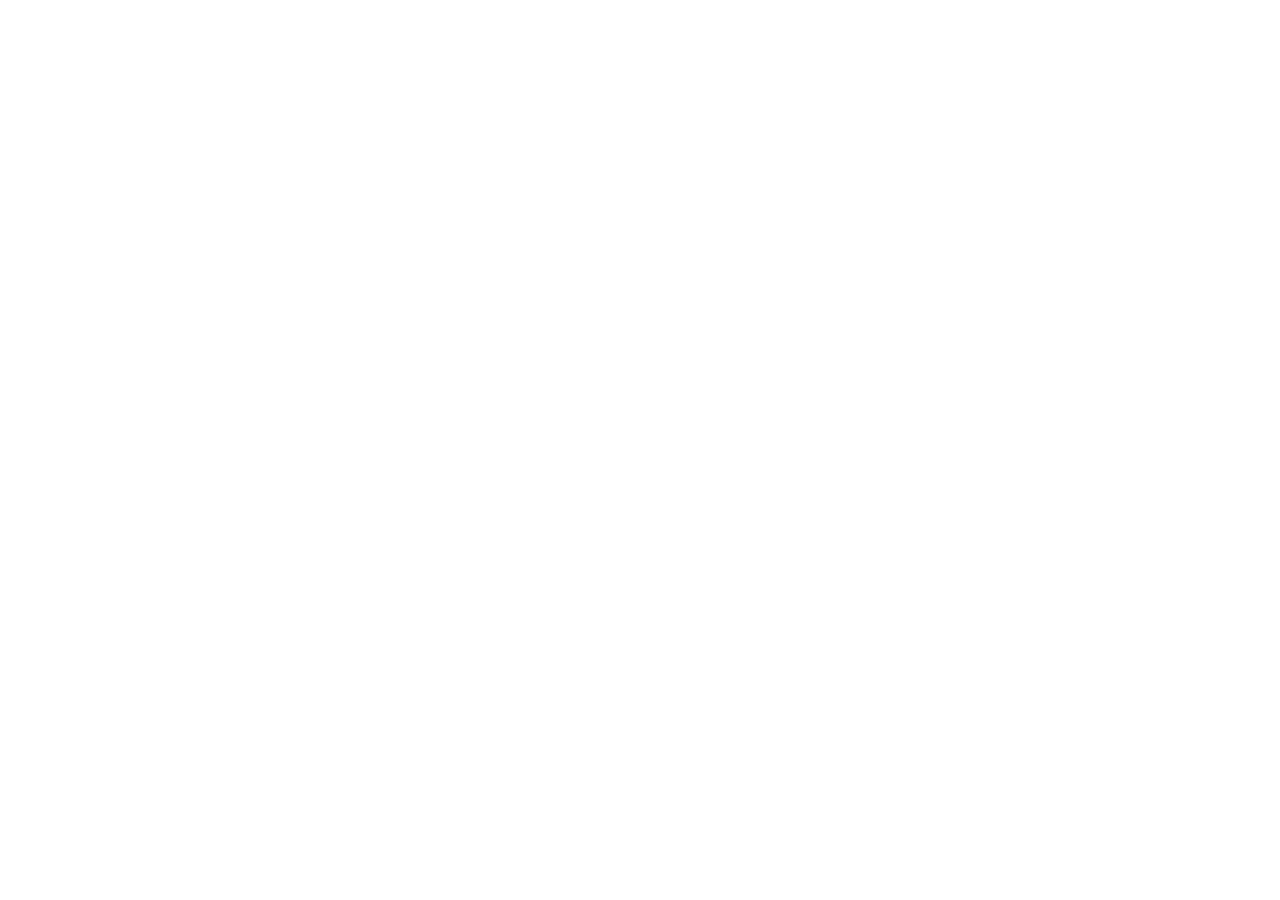
==== commit 44440754: "Update index.html" ====
--- a/index.html
+++ b/index.html
@@ -8,7 +8,7 @@
 <link rel="preconnect" href="https://fonts.googleapis.com">
 <link rel="preconnect" href="https://fonts.gstatic.com" crossorigin>
 <link href="https://fonts.googleapis.com/css2?family=Playfair+Display:wght@400;600;700&family=Inter:wght@300;400;500;600;700&display=swap" rel="stylesheet">
-
+<script src="main.js">
 <link rel="stylesheet" href="style.css"/>
 </head>
 <body>
@@ -805,7 +805,7 @@
           <!-- <div class="award-year">2022</div>
           <div class="award-label">NDPR Trust Mark</div>
           <div class="award-tag">✓ Certified</div> -->
-        ="ndpr-audit1.jpg" alt="">
+        <img src="ndpr-audit1.jpg" alt="">
         </div>
         <div class="award-badge-card reveal reveal-delay-2">
           <!-- <div class="award-year">2023</div>
@@ -1053,8 +1053,27 @@
       <p>Please report any demand for payment by any member of staff via <a href="tel:08059580002">08059580002</a> or <a href="mailto:info@fcmbpensions.com">info@fcmbpensions.com</a>.</p><br>
       <p><em>FCMB Pensions — the smart choice for a happy retirement.</em></p>
     </div>
+
+    <!-- Newsletter -->
+    <div class="modal-newsletter">
+      <div id="modalNLForm">
+        <p class="modal-nl-label">Stay updated — subscribe to our newsletter</p>
+        <div class="modal-nl-row">
+          <input type="text" id="modal_nl_first" class="modal-nl-input" placeholder="First name" autocomplete="given-name">
+          <input type="text" id="modal_nl_last" class="modal-nl-input" placeholder="Last name" autocomplete="family-name">
+        </div>
+        <input type="email" id="modal_nl_email" class="modal-nl-input full" placeholder="Email address" autocomplete="email">
+        <button class="btn btn-primary btn-sm modal-nl-btn" onclick="handleModalNewsletter(this)">Subscribe</button>
+        <p class="modal-nl-privacy">No spam. Unsubscribe anytime.</p>
+      </div>
+      <div class="modal-nl-success" id="modalNLSuccess" style="display:none;">
+        <div class="newsletter-success-icon">
+          <svg width="24" height="24" viewBox="0 0 24 24" fill="none" stroke="currentColor" stroke-width="2.5"><polyline points="20 6 9 17 4 12"/></svg>
+        </div>
+        <div class="newsletter-success-title">You're subscribed!</div>
+        <p class="newsletter-success-text">Check your inbox for your first edition.</p>
+      </div>
+    </div>
   </div>
 </div>
-</body>
-<script src="main.js"></script>
-</html>
+</script>
--- a/style.css
+++ b/style.css
@@ -1310,12 +1310,12 @@
 /* =============================================
    SCROLL ANIMATIONS
    ============================================= */
-.reveal {
+html.js-loaded .reveal {
   opacity: 0;
   transform: translateY(32px);
   transition: opacity 0.7s ease, transform 0.7s ease;
 }
-.reveal.visible { opacity: 1; transform: translateY(0); }
+html.js-loaded .reveal.visible { opacity: 1; transform: translateY(0); }
 .reveal-delay-1 { transition-delay: 0.1s; }
 .reveal-delay-2 { transition-delay: 0.2s; }
 .reveal-delay-3 { transition-delay: 0.3s; }
@@ -1620,6 +1620,39 @@
   font-weight: 700;
   color: var(--white);
 }
+.modal-newsletter {
+  border-top: 1px solid rgba(0,0,0,0.08);
+  margin-top: 20px;
+  padding-top: 18px;
+}
+.modal-nl-label {
+  font-size: 0.85rem;
+  font-weight: 600;
+  margin-bottom: 12px;
+}
+.modal-nl-row {
+  display: flex;
+  gap: 10px;
+  margin-bottom: 10px;
+}
+.modal-nl-input {
+  flex: 1;
+  width: 100%;
+  padding: 9px 12px;
+  font-size: 0.85rem;
+  border: 1px solid #ddd;
+  border-radius: 8px;
+  margin-bottom: 10px;
+  box-sizing: border-box;
+}
+.modal-nl-input.full { width: 100%; flex: unset; }
+.modal-nl-btn { width: 100%; justify-content: center; margin-top: 4px; }
+.modal-nl-privacy {
+  font-size: 0.72rem;
+  color: #999;
+  text-align: center;
+  margin-top: 8px;
+}
 .newsletter-success-text { font-size: 0.875rem; color: rgba(255,255,255,0.6); }
 
 @media (max-width: 1024px) {
@@ -1628,4 +1661,4 @@
 @media (max-width: 480px) {
   .newsletter-field-row { grid-template-columns: 1fr; }
   .newsletter-form-card { padding: 32px 24px; }
-}+}
